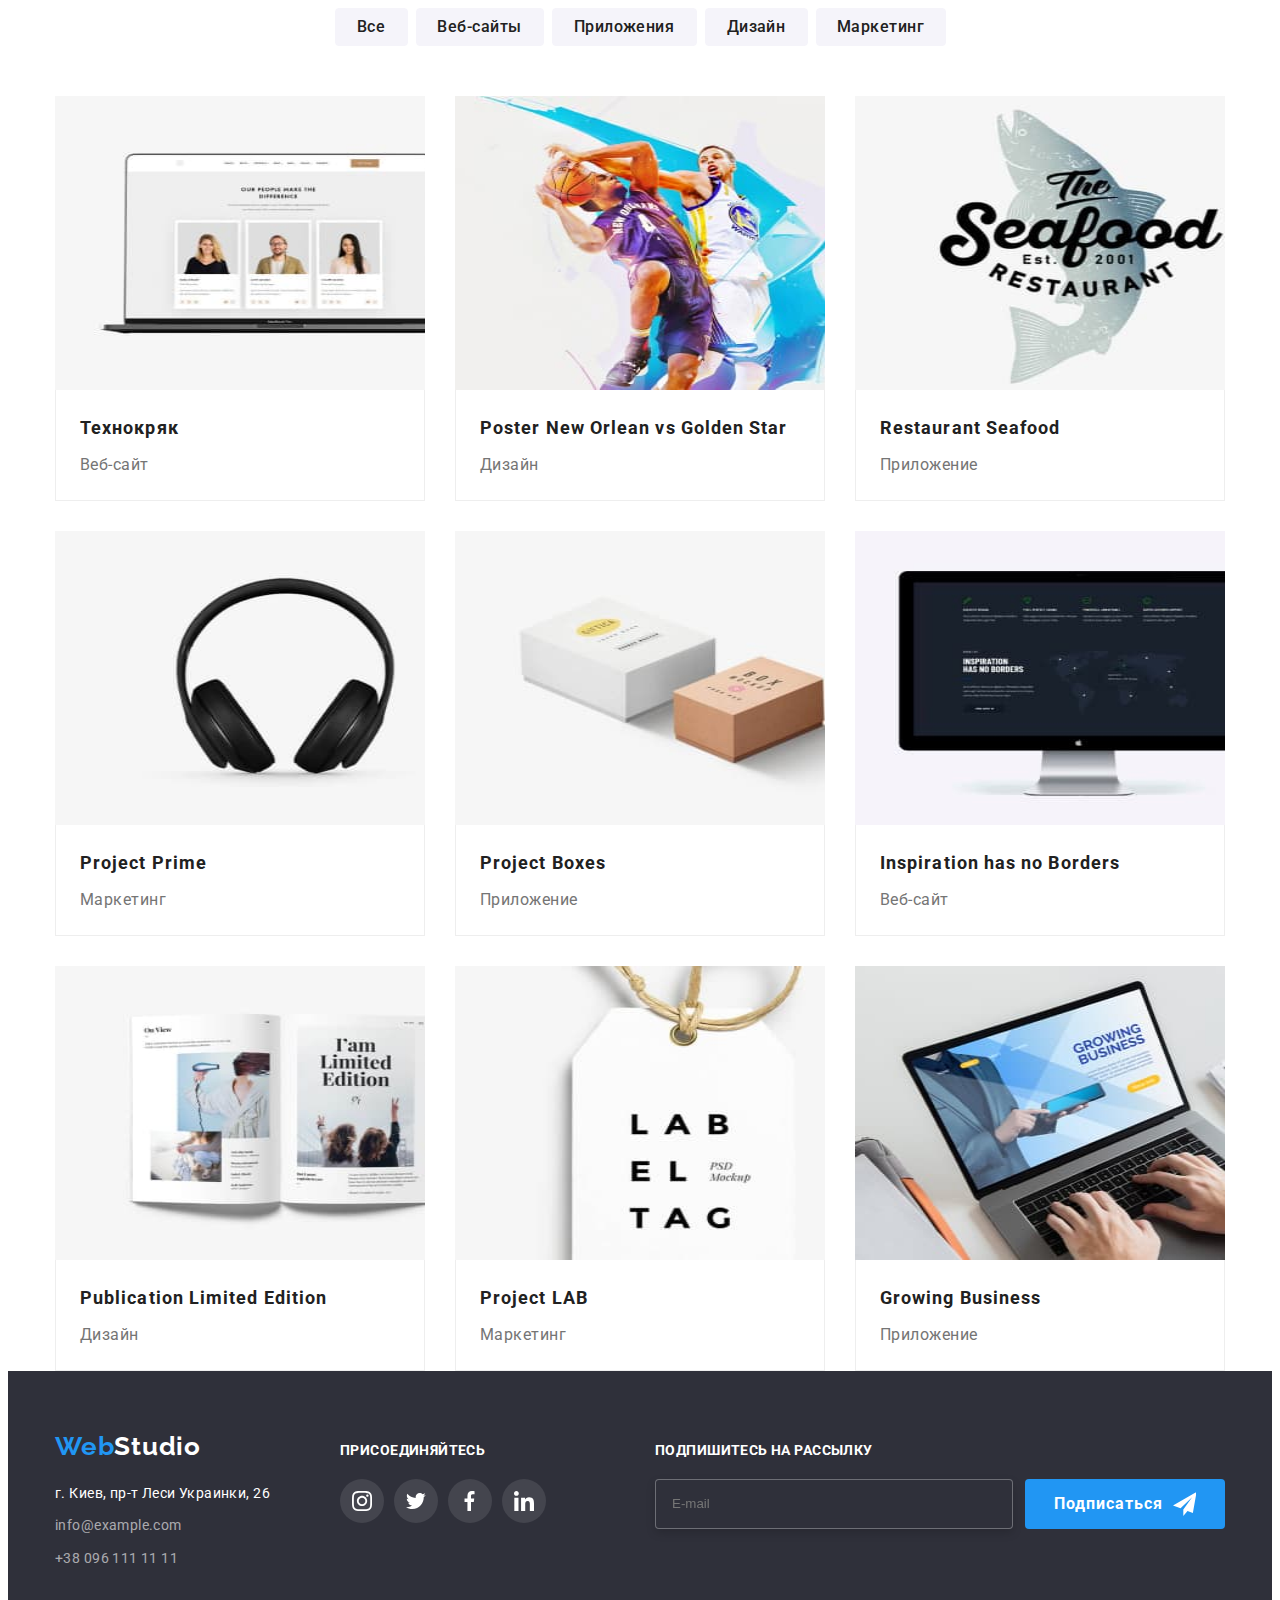
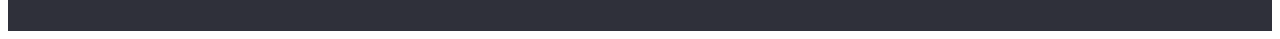
==== portfolio.html @ e783bdfd "add img" ====
<!DOCTYPE html>
<html lang="ru">
  <head>
    <meta charset="UTF-8" />
    <meta http-equiv="X-UA-Compatible" content="IE=edge" />
    <meta name="viewport" content="width=device-width, initial-scale=1.0" />
    <title>Document</title>
    <link
      href="https://fonts.googleapis.com/css2?family=Raleway:wght@700&family=Roboto:wght@400;500;700;900&display=swap"
      rel="stylesheet"
    />
    <link
      rel="stylesheet"
      href="https://cdnjs.cloudflare.com/ajax/libs/modern-normalize/1.1.0/modern-normalize.min.css"
      integrity="sha512-wpPYUAdjBVSE4KJnH1VR1HeZfpl1ub8YT/NKx4PuQ5NmX2tKuGu6U/JRp5y+Y8XG2tV+wKQpNHVUX03MfMFn9Q=="
      crossorigin="anonymous"
      referrerpolicy="no-referrer"
    />
    <!-- <link rel="stylesheet" href="./css/styles.css" /> -->
    <link rel="stylesheet" href="./css/main.min.css" />
  </head>
  <body>
    <!-- <header class="header">
      <div class="container">
        <nav class="nav">
          <a class="logo header__logo link" href="index.html" lang="en"
            >Web<span class="logo-accent-hdr">Studio</span></a
          >
          <ul class="nav__list list">
            <li class="nav__item">
              <a href="./index.html" class="nav__link link">Студия</a>
            </li>
            <li class="nav__item">
              <a href="./portfolio.html" class="nav__link link current"
                >Портфолио</a
              >
            </li>
            <li class="nav__item">
              <a href="#contacts" class="nav__link link">Контакты</a>
            </li>
          </ul>
        </nav>

        <ul class="contacts list">
          <li class="contacts__item">
            <a class="contacts__link link" href="mailto:info@devstudio.com">
              <svg class="contacts__icon" width="16" height="12">
                <use href="./images/symbol-defs.svg#icon-envelope"></use>
              </svg>
              info@devstudio.com
            </a>
          </li>
          <li class="contacts__item">
            <a class="contacts__link link" href="tel:+380961111111">
              <svg class="contacts__icon" width="10" height="16">
                <use href="./images/symbol-defs.svg#icon-tel"></use>
              </svg>
              +38 096 111 11 11
            </a>
          </li>
        </ul>
      </div>
    </header> -->

    <main>
      <section class="section">
        <div class="container">
          <h1 class="button-list">Список кнопок</h1>
          <ul class="list random">
            <li class="buttons__item">
              <button class="button-one pointer" type="button">
                <span class="button-txt">Все</span>
              </button>
            </li>
            <li class="buttons__item">
              <button class="button-two pointer" type="button">
                <span class="button-txt">Веб-сайты</span>
              </button>
            </li>
            <li class="buttons__item">
              <button class="button-three pointer" type="button">
                <span class="button-txt">Приложения</span>
              </button>
            </li>
            <li class="buttons__item">
              <button class="button-four pointer" type="button">
                <span class="button-txt">Дизайн</span>
              </button>
            </li>
            <li class="buttons__item">
              <button class="button-five pointer" type="button">
                <span class="button-txt">Маркетинг</span>
              </button>
            </li>
          </ul>

          <ul class="card__list list">
            <li class="card__item link">
              <a class="card link" href="">
                <div class="card__img">
                  <picture>
                    <source
                      media="(min-width: 1200px)"
                      srcset="
                        ./images/img8.jpg         1x,
                        ./images/img8-desk-x2.jpg 2x
                      "
                      type="image/jpg"
                    />
                    <source
                      media="(min-width: 768px)"
                      srcset="
                        ./images/img8-tabl-x1.jpg 1x,
                        ./images/img8-tabl-x2.jpg 2x
                      "
                      type="image/jpg"
                    />
                    <source
                      media="(max-width: 767px)"
                      srcset="
                        ./images/img8-mob-x1.jpg 1x,
                        ./images/img8-mob-x2.jpg 2x
                      "
                      type="image/jpg"
                    />
                    <img
                      src="./images/img8.jpg"
                      alt="фото технокряк"
                      width="450"
                      height="294"
                    />
                  </picture>

                  <div class="card__layer">
                    <p class="card__text">
                      Ресурс предлагает комплексные предложения с разным уровнем
                      функционала и сервисов. Все это позволит посетителю
                      получить исчерпывающие сведения о компании или частном
                      лице.
                    </p>
                  </div>
                </div>
                <div class="card__poster">
                  <h2 class="card__name">Технокряк</h2>
                  <p class="card__sphere">Веб-сайт</p>
                </div>
              </a>
            </li>
            <li class="card__item link">
              <a href="" class="card link">
                <div class="card__img">
                  <picture>
                    <source
                      media="(min-width: 1200px)"
                      srcset="
                        ./images/img9.jpg         1x,
                        ./images/img9-desk-x2.jpg 2x
                      "
                      type="image/jpg"
                    />
                    <source
                      media="(min-width: 768px)"
                      srcset="
                        ./images/img9-tabl-x1.jpg 1x,
                        ./images/img9-tabl-x2.jpg 2x
                      "
                      type="image/jpg"
                    />
                    <source
                      media="(max-width: 767px)"
                      srcset="
                        ./images/img9-mob-x1.jpg 1x,
                        ./images/img9-mob-x2.jpg 2x
                      "
                      type="image/jpg"
                    />
                    <img
                      src="./images/img9.jpg"
                      alt="фото постер басткетболисты"
                      width="450"
                      height="294"
                    />
                  </picture>

                  <div class="card__layer">
                    <p class="card__text">
                      Ресурс предлагает комплексные предложения с разным уровнем
                      функционала и сервисов. Все это позволит посетителю
                      получить исчерпывающие сведения о компании или частном
                      лице.
                    </p>
                  </div>
                </div>
                <div class="card__poster">
                  <h2 lang="en" class="card__name">
                    Poster New Orlean vs Golden Star
                  </h2>
                  <p class="card__sphere">Дизайн</p>
                </div>
              </a>
            </li>
            <li class="card__item link">
              <a href="" class="card link">
                <div class="card__img">
                  <picture>
                    <source
                      media="(min-width: 1200px)"
                      srcset="
                        ./images/img10.jpg         1x,
                        ./images/img10-desk-x2.jpg 2x
                      "
                      type="image/jpg"
                    />
                    <source
                      media="(min-width: 768px)"
                      srcset="
                        ./images/img10-tabl-x1.jpg 1x,
                        ./images/img10-tabl-x2.jpg 2x
                      "
                      type="image/jpg"
                    />
                    <source
                      media="(max-width: 767px)"
                      srcset="
                        ./images/img10-mob-x1.jpg 1x,
                        ./images/img10-mob-x2.jpg 2x
                      "
                      type="image/jpg"
                    />
                    <img
                      src="./images/img10.jpg"
                      alt="фото морской ресторан"
                      width="450"
                      height="294"
                    />
                  </picture>

                  <div class="card__layer">
                    <p class="card__text">
                      Ресурс предлагает комплексные предложения с разным уровнем
                      функционала и сервисов. Все это позволит посетителю
                      получить исчерпывающие сведения о компании или частном
                      лице.
                    </p>
                  </div>
                </div>
                <div class="card__poster">
                  <h2 lang="en" class="card__name">Restaurant Seafood</h2>
                  <p class="card__sphere">Приложение</p>
                </div>
              </a>
            </li>
            <li class="card__item link">
              <a href="" class="card link">
                <div class="card__img">
                  <picture>
                    <source
                      media="(min-width: 1200px)"
                      srcset="
                        ./images/img11.jpg         1x,
                        ./images/img11-desk-x2.jpg 2x
                      "
                      type="image/jpg"
                    />
                    <source
                      media="(min-width: 768px)"
                      srcset="
                        ./images/img11-tabl-x1.jpg 1x,
                        ./images/img11-tabl-x2.jpg 2x
                      "
                      type="image/jpg"
                    />
                    <source
                      media="(max-width: 767px)"
                      srcset="
                        ./images/img11-mob-x1.jpg 1x,
                        ./images/img11-mob-x2.jpg 2x
                      "
                      type="image/jpg"
                    />
                    <img
                      src="./images/img11.jpg"
                      alt="фото проект прайм"
                      width="450"
                      height="294"
                    />
                  </picture>

                  <div class="card__layer">
                    <p class="card__text">
                      Ресурс предлагает комплексные предложения с разным уровнем
                      функционала и сервисов. Все это позволит посетителю
                      получить исчерпывающие сведения о компании или частном
                      лице.
                    </p>
                  </div>
                </div>
                <div class="card__poster">
                  <h2 lang="en" class="card__name">Project Prime</h2>
                  <p class="card__sphere">Маркетинг</p>
                </div>
              </a>
            </li>
            <li class="card__item link">
              <a href="" class="card link">
                <div class="card__img">
                  <picture>
                    <source
                      media="(min-width: 1200px)"
                      srcset="
                        ./images/img12.jpg         1x,
                        ./images/img12-desk-x2.jpg 2x
                      "
                      type="image/jpg"
                    />
                    <source
                      media="(min-width: 768px)"
                      srcset="
                        ./images/img12-tabl-x1.jpg 1x,
                        ./images/img12-tabl-x2.jpg 2x
                      "
                      type="image/jpg"
                    />
                    <source
                      media="(max-width: 767px)"
                      srcset="
                        ./images/img12-mob-x1.jpg 1x,
                        ./images/img12-mob-x2.jpg 2x
                      "
                      type="image/jpg"
                    />
                    <img
                      src="./images/img12.jpg"
                      alt="фото проект коробки"
                      width="450"
                      height="294"
                    />
                  </picture>

                  <div class="card__layer">
                    <p class="card__text">
                      Ресурс предлагает комплексные предложения с разным уровнем
                      функционала и сервисов. Все это позволит посетителю
                      получить исчерпывающие сведения о компании или частном
                      лице.
                    </p>
                  </div>
                </div>
                <div class="card__poster">
                  <h2 lang="en" class="card__name">Project Boxes</h2>
                  <p class="card__sphere">Приложение</p>
                </div>
              </a>
            </li>
            <li class="card__item link">
              <a href="" class="card link">
                <div class="card__img">
                  <picture>
                    <source
                      media="(min-width: 1200px)"
                      srcset="
                        ./images/img13.jpg         1x,
                        ./images/img13-desk-x2.jpg 2x
                      "
                      type="image/jpg"
                    />
                    <source
                      media="(min-width: 768px)"
                      srcset="
                        ./images/img13-tabl-x1.jpg 1x,
                        ./images/img13-tabl-x2.jpg 2x
                      "
                      type="image/jpg"
                    />
                    <source
                      media="(max-width: 767px)"
                      srcset="
                        ./images/img13-mob-x1.jpg 1x,
                        ./images/img13-mob-x2.jpg 2x
                      "
                      type="image/jpg"
                    />
                    <img
                      src="./images/img13.jpg"
                      alt="фото монитор"
                      width="450"
                      height="294"
                    />
                  </picture>

                  <div class="card__layer">
                    <p class="card__text">
                      Ресурс предлагает комплексные предложения с разным уровнем
                      функционала и сервисов. Все это позволит посетителю
                      получить исчерпывающие сведения о компании или частном
                      лице.
                    </p>
                  </div>
                </div>
                <div class="card__poster">
                  <h2 lang="en" class="card__name">
                    Inspiration has no Borders
                  </h2>
                  <p class="card__sphere">Веб-сайт</p>
                </div>
              </a>
            </li>
            <li class="card__item link">
              <a href="" class="card link">
                <div class="card__img">
                  <picture>
                    <source
                      media="(min-width: 1200px)"
                      srcset="
                        ./images/img14.jpg         1x,
                        ./images/img14-desk-x2.jpg 2x
                      "
                      type="image/jpg"
                    />
                    <source
                      media="(min-width: 768px)"
                      srcset="
                        ./images/img14-tabl-x1.jpg 1x,
                        ./images/img14-tabl-x2.jpg 2x
                      "
                      type="image/jpg"
                    />
                    <source
                      media="(max-width: 767px)"
                      srcset="
                        ./images/img14-mob-x1.jpg 1x,
                        ./images/img14-mob-x2.jpg 2x
                      "
                      type="image/jpg"
                    />
                    <img
                      src="./images/img14.jpg"
                      alt="фото ограниченное издание"
                      width="450"
                      height="294"
                    />
                  </picture>

                  <div class="card__layer">
                    <p class="card__text">
                      Ресурс предлагает комплексные предложения с разным уровнем
                      функционала и сервисов. Все это позволит посетителю
                      получить исчерпывающие сведения о компании или частном
                      лице.
                    </p>
                  </div>
                </div>
                <div class="card__poster">
                  <h2 lang="en" class="card__name">
                    Publication Limited Edition
                  </h2>
                  <p class="card__sphere">Дизайн</p>
                </div>
              </a>
            </li>
            <li class="card__item link">
              <a href="" class="card link">
                <div class="card__img">
                  <picture>
                    <source
                      media="(min-width: 1200px)"
                      srcset="
                        ./images/img15.jpg         1x,
                        ./images/img15-desk-x2.jpg 2x
                      "
                      type="image/jpg"
                    />
                    <source
                      media="(min-width: 768px)"
                      srcset="
                        ./images/img15-tabl-x1.jpg 1x,
                        ./images/img15-tabl-x2.jpg 2x
                      "
                      type="image/jpg"
                    />
                    <source
                      media="(max-width: 767px)"
                      srcset="
                        ./images/img15-mob-x1.jpg 1x,
                        ./images/img15-mob-x2.jpg 2x
                      "
                      type="image/jpg"
                    />
                    <img
                      src="./images/img15.jpg"
                      alt="фото проект лаб"
                      width="450"
                      height="294"
                    />
                  </picture>

                  <div class="card__layer">
                    <p class="card__text">
                      Ресурс предлагает комплексные предложения с разным уровнем
                      функционала и сервисов. Все это позволит посетителю
                      получить исчерпывающие сведения о компании или частном
                      лице.
                    </p>
                  </div>
                </div>
                <div class="card__poster">
                  <h2 lang="en" class="card__name">Project LAB</h2>
                  <p class="card__sphere">Маркетинг</p>
                </div>
              </a>
            </li>
            <li class="card__item link">
              <a href="" class="card link">
                <div class="card__img">
                  <picture>
                    <source
                      media="(min-width: 1200px)"
                      srcset="
                        ./images/img16.jpg         1x,
                        ./images/img16-desk-x2.jpg 2x
                      "
                      type="image/jpg"
                    />
                    <source
                      media="(min-width: 768px)"
                      srcset="
                        ./images/img16-tabl-x1.jpg 1x,
                        ./images/img16-tabl-x2.jpg 2x
                      "
                      type="image/jpg"
                    />
                    <source
                      media="(max-width: 767px)"
                      srcset="
                        ./images/img16-mob-x1.jpg 1x,
                        ./images/img16-mob-x2.jpg 2x
                      "
                      type="image/jpg"
                    />
                    <img
                      src="./images/img16.jpg"
                      alt="фото ростущий бизнес"
                      width="450"
                      height="294"
                    />
                  </picture>

                  <div class="card__layer">
                    <p class="card__text">
                      Ресурс предлагает комплексные предложения с разным уровнем
                      функционала и сервисов. Все это позволит посетителю
                      получить исчерпывающие сведения о компании или частном
                      лице.
                    </p>
                  </div>
                </div>
                <div class="card__poster">
                  <h2 lang="en" class="card__name">Growing Business</h2>
                  <p class="card__sphere">Приложение</p>
                </div>
              </a>
            </li>
          </ul>
        </div>
      </section>
    </main>

    <footer class="footer">
      <div class="container">
        <section class="footer-main footer-item">
          <a class="logo footer-logo link" href="index.html" lang="en"
            >Web<span class="logo-accent">Studio</span></a
          >
          <address>
            <ul class="list">
              <li class="footer__info">
                <a
                  class="map-link link"
                  href="https://bit.ly/3pXMvUd"
                  target="_blank"
                  rel="noopener noreferrer"
                  >г. Киев, пр-т Леси Украинки, 26</a
                >
              </li>
              <li class="footer__info">
                <a
                  class="footer__contacts link"
                  href="mailto:info@devstudio.com"
                  >info@example.com</a
                >
              </li>
              <li>
                <a class="footer__contacts link" href="tel:+380961111111"
                  >+38 096 111 11 11</a
                >
              </li>
            </ul>
          </address>
        </section>
        <div class="footer-soc">
          <p class="footer-soc__title">ПРИСОЕДИНЯЙТЕСЬ</p>
          <ul class="footer-soc__list list">
            <li class="footer-soc__item">
              <a href="" class="footer-soc__link link">
                <svg class="footer-soc__icon" width="20" height="20">
                  <use href="./images/symbol-defs.svg#icon-instagram"></use>
                </svg>
              </a>
            </li>
            <li class="footer-soc__item">
              <a href="" class="footer-soc__link link">
                <svg class="footer-soc__icon" width="20" height="20">
                  <use href="./images/symbol-defs.svg#icon-twitter"></use>
                </svg>
              </a>
            </li>
            <li class="footer-soc__item">
              <a href="" class="footer-soc__link link">
                <svg class="footer-soc__icon" width="20" height="20">
                  <use href="./images/symbol-defs.svg#icon-facebook"></use>
                </svg>
              </a>
            </li>
            <li class="footer-soc__item">
              <a href="" class="footer-soc__link link">
                <svg class="footer-soc__icon" width="20" height="20">
                  <use href="./images/symbol-defs.svg#icon-linkedin"></use>
                </svg>
              </a>
            </li>
          </ul>
        </div>
        <div class="foter-form">
          <p class="foter-form__title">ПОДПИШИТЕСЬ НА РАССЫЛКУ</p>
          <form class="foter-form__input">
            <input
              type="email"
              class="foter-form__email"
              placeholder="E-mail"
            />
            <button type="submit" class="foter-form__btn">Подписаться</button>
          </form>
        </div>
      </div>
    </footer>
  </body>
</html>
---- css/main.min.css ----
:root{--h-color: #212121;--p-color: #757575;--accent-color: #2196f3;--button-background-color: #f5f4fa;--button-color: #212121;--button-hoover-portfolio-color: #f5f4fa;--white-accent: #ffffff;--another-black: #2f303a;--main-bgc: #e5e5e5}p,h1,h2,h3,h4,h5,h6{margin:0}ul,ol{margin:0;padding-left:0}*,*::before,*::after{box-sizing:border-box}body{background-color:var(--white-accent);color:var(--h-color);font-family:"Roboto",sans-serif;font-size:14px;letter-spacing:.03em}.pointer{cursor:pointer}img{display:block}.list{list-style:none}.link{text-decoration:none}.container{width:100%;margin:0 auto;padding-left:15px;padding-right:15px}@media screen and (min-width: 480px){.container{width:480px}}@media screen and (min-width: 768px){.container{width:768px}}@media screen and (min-width: 1200px){.container{width:1200px}}.header{border-bottom:1px solid #ececec}.header .container{background-color:var(--white-accent);display:flex;align-items:center}.nav{display:flex;align-items:center}.logo{font-family:"Raleway",sans-serif;font-style:normal;font-weight:700;font-size:26px;line-height:1.19;letter-spacing:.03em;color:var(--accent-color)}.header__logo{margin-right:93px}.nav__list{display:flex;align-items:center;justify-content:space-between}.logo-accent-hdr{color:var(--h-color)}.nav__link{position:relative;color:var(--h-color);font-weight:500;line-height:1.14;letter-spacing:.02em;padding:32px 0;display:block;transition:color 250ms cubic-bezier(0.4, 0, 0.2, 1)}.nav__link:hover,.nav__link:focus{color:var(--accent-color)}.current{color:var(--accent-color)}.current::after{content:"";position:absolute;display:block;width:100%;height:4px;border-radius:2px;bottom:-2px;background-color:var(--accent-color)}.contacts{display:flex;align-items:center;margin-left:auto}.contacts__link{font-weight:500;font-size:14px;line-height:1.14;letter-spacing:.02em;color:var(--p-color);display:flex;align-items:center;justify-content:center;padding:32px 0;color:var(--p-color);transition:color 250ms cubic-bezier(0.4, 0, 0.2, 1)}.contacts__link:hover,.contacts__link:focus{color:var(--accent-color)}.contacts__icon{margin-right:10px;fill:currentColor}.contacts__link:hover .contacts__icon,.contacts__link:focus .contacts__icon{color:var(--accent-color)}.nav__item:not(:last-child){margin-right:50px}.contacts__item:not(:last-child){margin-right:50px}.hero{background-color:var(--another-black);background-image:linear-gradient(to right, rgba(47, 48, 58, 0.4), rgba(47, 48, 58, 0.4)),url(../images/hero-bg-mob-x1.jpg);max-width:480px;height:400px;background-repeat:no-repeat;background-position:center;background-size:cover;padding:118px 0px 118px 0px;margin-left:auto;margin-right:auto}@media screen and (min-device-pixel-ratio: 2),screen and (min-resolution: 192dpi),screen and (min-resolution: 2dppx){.hero{background-image:linear-gradient(to right, rgba(47, 48, 58, 0.4), rgba(47, 48, 58, 0.4)),url(../images/hero-bg-mob-x2.jpg)}}@media screen and (min-width: 768px){.hero{max-width:768px;background-image:linear-gradient(to right, rgba(47, 48, 58, 0.4), rgba(47, 48, 58, 0.4)),url("../images/hero-bg-tabl-x1.jpg")}}@media screen and (min-width: 768px)and (min-device-pixel-ratio: 2),screen and (min-width: 768px)and (min-resolution: 192dpi),screen and (min-width: 768px)and (min-resolution: 2dppx){.hero{background-image:linear-gradient(to right, rgba(47, 48, 58, 0.4), rgba(47, 48, 58, 0.4)),url("../images/hero-bg-tabl-x2.jpg")}}@media screen and (min-width: 1200px){.hero{max-width:1600px;height:600px;padding:200px 0px 200px 0px;background-image:linear-gradient(to right, rgba(47, 48, 58, 0.4), rgba(47, 48, 58, 0.4)),url("../images/hero-bg-desk-x1.jpg")}}@media screen and (min-width: 1200px)and (min-device-pixel-ratio: 2),screen and (min-width: 1200px)and (min-resolution: 192dpi),screen and (min-width: 1200px)and (min-resolution: 2dppx){.hero{background-image:linear-gradient(to right, rgba(47, 48, 58, 0.4), rgba(47, 48, 58, 0.4)),url("../images/hero-bg-desk-x2.jpg")}}.hero__text{padding:0;margin-bottom:30px;margin-left:auto;margin-right:auto;max-width:250px;font-weight:900;font-size:18px;line-height:1.62;letter-spacing:.06em;text-transform:uppercase;text-align:center;color:var(--white-accent)}@media screen and (min-width: 480px){.hero__text{font-size:26px;max-width:360px}}@media screen and (min-width: 1200px){.hero__text{font-size:44px;max-width:360px;line-height:1.36;max-width:696px;margin-left:auto;margin-right:auto}}.hero__button{font-family:inherit;min-width:200px;height:50px;color:var(--white-accent);background:var(--accent-color);box-shadow:0px 4px 4px rgba(0,0,0,.15);border-radius:4px;margin:0 auto;border:none;display:block}.hero-button-text{font-family:inherit;font-weight:700;font-size:16px;line-height:1.87;text-align:center;letter-spacing:.06em;color:var(--white-accent)}.competences__list{display:flex;flex-wrap:wrap;gap:30px}@media screen and (min-width: 768px){.competences__item{width:calc((100% - 30px)/2)}}@media screen and (min-width: 1200px){.competences__item{width:calc((100% - 90px)/4)}}.frame{display:flex;height:120px;align-items:center;justify-content:center;flex-direction:column;margin-bottom:30px;border-radius:4px;background-color:var(--button-background-color)}.competences__icon{width:67px;height:70px}.top-text{font-weight:700;font-size:14px;line-height:1.14;letter-spacing:.03em;text-transform:uppercase;color:var(--h-color);margin-bottom:10px}@media screen and (max-width: 767px){.top-text{text-align:center}}.bottom-text{font-size:14px;line-height:1.71;letter-spacing:.03em;color:var(--p-color)}.zero{padding-top:0;display:none}@media screen and (min-width: 1200px){.zero{display:block}}.work__img{display:flex;width:calc((100% - 60px)/3)}.work__item{position:relative}.work__item:not(:last-child){margin-right:30px}.work__item>.label{position:absolute;top:224px;bottom:0;right:0;left:0;display:flex;align-items:center;justify-content:center;background:rgba(47,48,58,.8);font-family:inherit;font-style:normal;font-weight:700;font-size:14px;line-height:1.14;text-align:center;letter-spacing:.03em;text-transform:uppercase;color:#fff}.work__title{font-weight:700;font-size:36px;line-height:1.16;text-align:center;letter-spacing:.03em;color:var(--h-color);margin-bottom:50px;padding-top:0}.bg{background-color:var(--button-background-color);text-align:center}.crew__list{display:flex;flex-wrap:wrap;gap:30px}.crew__item{background-color:var(--white-accent);border-radius:0px 0px 4px 4px;box-shadow:0px 1px 3px rgba(0,0,0,.12),0px 1px 1px rgba(0,0,0,.14),0px 2px 1px rgba(0,0,0,.2)}@media screen and (min-width: 768px){.crew__item{width:calc((100% - 30px)/2)}}@media screen and (min-width: 1200px){.crew__item{width:calc((100% - 90px)/4)}}.crew__title{font-weight:700;font-size:36px;line-height:1.16;text-align:center;letter-spacing:.03em;color:var(--h-color);margin-bottom:30px}@media screen and (min-width: 1200px){.crew__title{margin-bottom:50px}}.crew__atributes{padding:30px 32px;text-align:center}.crew__names{font-weight:500;font-size:16px;line-height:1.18;letter-spacing:.03em;color:var(--h-color);margin-bottom:10px}.crew__profession{font-size:16px;line-height:1.18;letter-spacing:.03em;color:var(--p-color);margin-bottom:16px}.crew__soc-item{width:44px;height:44px;margin-right:10px}.crew__soc-item:last-child{margin-right:0}.crew__soc-list{display:flex;justify-content:center}.crew__soc-link{width:100%;height:100%;border-radius:50%;display:flex;align-items:center;justify-content:center;transition:background-color 250ms cubic-bezier(0.4, 0, 0.2, 1)}.crew__soc-link:hover,.crew__soc-link:focus{background-color:var(--accent-color)}.crew__soc-icon{fill:#afb1b8;transition:fill 250ms cubic-bezier(0.4, 0, 0.2, 1)}.crew__soc-link:hover .crew__soc-icon,.crew__soc-link:focus .crew__soc-icon{fill:var(--white-accent)}.partners .container{width:1170px;height:184px}.partners__title{font-weight:700;font-size:36px;line-height:1.16;text-align:center;letter-spacing:.03em;color:var(--h-color);margin-bottom:50px}.partners__list{display:flex;flex-wrap:wrap;gap:30px;align-items:center;justify-content:center}.partners__item{width:100%;height:92px;justify-content:center;border:1px solid #afb1b8;border-radius:4px;fill:#afb1b8;transition:border-color 250ms cubic-bezier(0.4, 0, 0.2, 1)}@media screen and (max-width: 767px){.partners__item{width:calc((100% - 30px)/2)}}@media screen and (min-width: 768px){.partners__item{width:calc((100% - 60px)/3)}}@media screen and (min-width: 1200px){.partners__item{width:calc((100% - 150px)/6)}}.partners__item:hover,.partners__item:focus{border-color:var(--accent-color)}.partners__item:last-child{margin-right:0}.partners__link{display:flex;width:100%;height:92px;border-radius:4px;cursor:pointer;fill:#afb1b8;align-items:center;justify-content:center;transition:border-color 250ms cubic-bezier(0.4, 0, 0.2, 1),fill 250ms cubic-bezier(0.4, 0, 0.2, 1),border 250ms cubic-bezier(0.4, 0, 0.2, 1)}.partners__link:hover,.partners__link:focus{border-color:var(--accent-color);border:1px solid --accent-color;fill:var(--accent-color)}.footer{background-color:var(--another-black);padding-top:60px;padding-bottom:60px}.footer .container{display:flex;align-items:baseline}.footer-item:not(:last-child){margin-right:70px}.logo{font-family:"Raleway",sans-serif;font-weight:700;font-size:26px;line-height:1.19;letter-spacing:.03em;color:var(--accent-color);display:inline-block}.footer-logo{margin-bottom:20px}.logo-accent{color:var(--white-accent)}.footer__info{margin-bottom:9px}.map-link{font-style:normal;font-size:14px;line-height:1.7;letter-spacing:.03em;color:var(--white-accent);display:inline-block;transition:color 250ms cubic-bezier(0.4, 0, 0.2, 1)}.map-link:hover,.map-link:focus{color:var(--accent-color)}.footer__contacts{font-style:normal;font-size:14px;line-height:1.7;letter-spacing:.03em;color:rgba(255,255,255,.6);transition:color 250ms cubic-bezier(0.4, 0, 0.2, 1)}.footer__contacts:hover,.footer__contacts:focus{color:var(--accent-color)}.footer-soc{width:206px}.footer-soc__title{font-family:inherit;font-style:normal;font-weight:700;font-size:14px;line-height:1.14;letter-spacing:.03em;color:var(--white-accent);margin-bottom:20px}.footer-soc__item{width:44px;height:44px}.footer-soc__item:last-child{margin-right:0}.footer-soc__list{display:flex;padding:0;margin-top:0;list-style:none;justify-content:space-between;align-items:center}.footer-soc__link{width:44px;height:44px;display:inline-flex;border-radius:50%;fill:#fff;background-color:rgba(255,255,255,.1);transition:fill 250ms cubic-bezier(0.4, 0, 0.2, 1),background-color 250ms cubic-bezier(0.4, 0, 0.2, 1)}.footer-soc__link:hover,.footer-soc__link:focus{background-color:var(--accent-color);fill:#fff}.footer-soc__icon{margin:12px 0px 0px 12px;align-items:center}.foter-form{margin-left:auto}.foter-form__title{font-family:inherit;font-style:normal;font-weight:700;font-size:14px;line-height:1.14;letter-spacing:.03em;color:var(--white-accent);margin-bottom:20px}.foter-form__input{display:flex}.foter-form__email{width:358px;height:50px;border:1px solid rgba(255,255,255,.3);filter:drop-shadow(0px 4px 4px rgba(0, 0, 0, 0.15));border-radius:4px;background-color:var(--another-black);color:rgba(255,255,255,.6);padding:15px 0px 15px 16px;margin-right:12px}.foter-form__btn{display:inline-flex;align-items:center;text-align:center;width:200px;height:50px;background-color:var(--accent-color);border:none;margin:0;border-radius:4px;font-family:inherit;font-style:normal;font-weight:700;font-size:16px;line-height:1.87;letter-spacing:.06em;color:var(--white-accent);padding:8px 29px;cursor:pointer;transition:box-shadow 250ms cubic-bezier(0.4, 0, 0.2, 1)}.foter-form__btn:hover,.foter-form__btn:focus{box-shadow:0px 4px 4px rgba(0,0,0,.15)}.foter-form__btn::after{content:"";display:inline-block;height:24px;width:24px;margin-left:10px;background-image:url(../images/icon-instagram1.svg)}.button-list{display:none}.button-txt{font-family:inherit;font-weight:500;font-size:16px;line-height:1.62;text-align:center;letter-spacing:.03em}.random{display:flex;flex-wrap:wrap;margin-bottom:40px;grid-gap:8px;grid-row-gap:15px}@media screen and (min-width: 768px){.random{margin-bottom:30px;justify-content:center}}@media screen and (min-width: 1200px){.random{margin-bottom:50px}}.button-one{font-family:inherit;min-width:73px;height:38px;color:var(--button-color);background:var(--button-background-color);border:1px solid var(--button-background-color);border-radius:4px;transition:color 250ms cubic-bezier(0.4, 0, 0.2, 1),background-color 250ms cubic-bezier(0.4, 0, 0.2, 1),box-shadow 250ms cubic-bezier(0.4, 0, 0.2, 1)}.button-one:hover,.button-one:focus{color:var(--button-hoover-portfolio-color);background-color:var(--accent-color);box-shadow:0px 3px 1px rgba(0,0,0,.1),0px 1px 2px rgba(0,0,0,.08),0px 2px 2px rgba(0,0,0,.12)}.button-two{font-family:inherit;min-width:128px;height:38px;color:var(--button-color);background:var(--button-background-color);border:1px solid var(--button-background-color);border-radius:4px;transition:color 250ms cubic-bezier(0.4, 0, 0.2, 1),background-color 250ms cubic-bezier(0.4, 0, 0.2, 1),box-shadow 250ms cubic-bezier(0.4, 0, 0.2, 1)}.button-two:hover,.button-two:focus{color:var(--button-hoover-portfolio-color);background-color:var(--accent-color);box-shadow:0px 3px 1px rgba(0,0,0,.1),0px 1px 2px rgba(0,0,0,.08),0px 2px 2px rgba(0,0,0,.12)}.button-three{font-family:inherit;min-width:145px;height:38px;color:var(--button-color);background:var(--button-background-color);border:1px solid var(--button-background-color);border-radius:4px;transition:color 250ms cubic-bezier(0.4, 0, 0.2, 1),background-color 250ms cubic-bezier(0.4, 0, 0.2, 1),box-shadow 250ms cubic-bezier(0.4, 0, 0.2, 1)}.button-three:hover,.button-three:focus{color:var(--button-hoover-portfolio-color);background-color:var(--accent-color);box-shadow:0px 3px 1px rgba(0,0,0,.1),0px 1px 2px rgba(0,0,0,.08),0px 2px 2px rgba(0,0,0,.12)}.button-four{font-family:inherit;min-width:103px;height:38px;color:var(--button-color);background:var(--button-background-color);border:1px solid var(--button-background-color);border-radius:4px;transition:color 250ms cubic-bezier(0.4, 0, 0.2, 1),background-color 250ms cubic-bezier(0.4, 0, 0.2, 1),box-shadow 250ms cubic-bezier(0.4, 0, 0.2, 1)}.button-four:hover,.button-four:focus{color:var(--button-hoover-portfolio-color);background-color:var(--accent-color);box-shadow:0px 3px 1px rgba(0,0,0,.1),0px 1px 2px rgba(0,0,0,.08),0px 2px 2px rgba(0,0,0,.12)}.button-five{font-family:inherit;min-width:130px;height:38px;color:var(--button-color);background:var(--button-background-color);border:1px solid var(--button-background-color);border-radius:4px;transition:color 250ms cubic-bezier(0.4, 0, 0.2, 1),background-color 250ms cubic-bezier(0.4, 0, 0.2, 1),box-shadow 250ms cubic-bezier(0.4, 0, 0.2, 1)}.button-five:hover,.button-five:focus{color:var(--button-hoover-portfolio-color);background-color:var(--accent-color);box-shadow:0px 3px 1px rgba(0,0,0,.1),0px 1px 2px rgba(0,0,0,.08),0px 2px 2px rgba(0,0,0,.12)}.projects .container{background-color:var(--white-accent)}.card__list{display:flex;flex-wrap:wrap;gap:30px}@media screen and (min-width: 768px){.card__item{width:calc((100% - 30px)/2)}}@media screen and (min-width: 1200px){.card__item{width:calc((100% - 60px)/3)}}.card__poster{padding-top:20px;padding-bottom:20px;padding-left:24px;padding-right:24px;border-left:1px solid #eee;border-right:1px solid #eee;border-bottom:1px solid #eee}.card{display:block;transition:box-shadow 250ms cubic-bezier(0.4, 0, 0.2, 1)}.card:hover,.card:focus{box-shadow:0px 1px 1px rgba(0,0,0,.12),0px 4px 4px rgba(0,0,0,.06),1px 4px 6px rgba(0,0,0,.16);cursor:pointer}.card__img{position:relative;overflow:hidden}.card__layer{position:absolute;width:100%;height:100%;top:0;left:0;background-color:rgba(33,150,243,.9);transform:translateY(101%);transition:transform 250ms cubic-bezier(0.4, 0, 0.2, 1)}.card__item:hover .card__layer{transform:translateY(0)}.card__text{padding:63px 24px;font-size:18px;line-height:1.55;color:var(--white-accent)}.card__name{font-weight:700;font-size:18px;line-height:2;letter-spacing:.06em;color:var(--h-color);margin-bottom:4px}.card__sphere{font-size:16px;line-height:1.87;letter-spacing:.03em;color:var(--p-color)}.backdrop{position:fixed;top:0;left:0;width:100%;height:100%;background-color:rgba(0,0,0,.2);opacity:1;transition:opacity 250ms cubic-bezier(0.4, 0, 0.2, 1);z-index:2}.backdrop.is-hidden{opacity:0;pointer-events:none}.modal{position:absolute;top:50%;left:50%;transform:translate(-50%, -50%);min-width:528px;min-height:581px;background-color:var(--white-accent);box-shadow:0px 1px 3px rgba(0,0,0,.12),0px 1px 1px rgba(0,0,0,.14),0px 2px 1px rgba(0,0,0,.2);border-radius:4px;padding:40px;margin-left:auto;margin-right:auto;transition:transform 250ms cubic-bezier(0.4, 0, 0.2, 1);z-index:1}.backdrop.is-hidden .modal{transform:translate(-50%, -50%)}.modal-button{position:absolute;display:flex;align-items:center;justify-content:center;right:8px;top:8px;display:block;border:1px solid rgba(0,0,0,.1);background-color:var(--white-accent);border-radius:50%;cursor:pointer;width:30px;height:30px}.modal-title{text-align:center;font-family:inherit;font-style:normal;font-weight:700;font-size:20px;line-height:1.15;letter-spacing:.03em;margin-bottom:12px;color:var(--h-color)}.modal-item{display:flex;flex-direction:column;position:relative;margin-bottom:10px}.modal-input{width:100%;max-height:40px;margin:0;border:1px solid rgba(33,33,33,.2);border-radius:4px;padding:11px 42px;font-size:12px;line-height:1.17;transition:border-color 250ms cubic-bezier(0.4, 0, 0.2, 1)}.modal-input:hover,.modal-input:focus{border-color:var(--accent-color)}.modal-label{font-size:12px;color:var(--p-color);margin-bottom:4px;display:block}.input-wrap{position:relative;margin-bottom:10px}.modal-icon{position:absolute;width:18px;height:18px;left:15px;top:50%;transform:translateY(-50%);fill:currentColor;transition:fill 250ms cubic-bezier(0.4, 0, 0.2, 1)}.modal-input:hover+.modal-icon,.modal-input:focus+.modal-icon{fill:var(--accent-color)}.modal-text{width:100%;height:120px;margin:0;margin-bottom:20px;border:1px solid rgba(33,33,33,.2);border-radius:4px;padding:12px 16px;font-size:12px;line-height:1.17;resize:none;transition:border-color 250ms cubic-bezier(0.4, 0, 0.2, 1)}.modal-text:hover,.modal-text:focus{border-color:var(--accent-color)}.checkbox-text{color:var(--p-color);font-size:14px;line-height:1.71;letter-spacing:.03em;margin-left:14px;cursor:pointer}.checkbox-link{color:var(--accent-color)}.input-check{position:absolute;width:1px;height:1px;margin:-1px;padding:0;overflow:hidden;border:0}.icon-check{display:inline-block;width:16px;height:15px;border:2px solid #212121;border-radius:2px;margin-right:7px;vertical-align:middle}.input-check:checked+.icon-check{background-image:url(../images/frame-tag.svg);background-position:center;background-repeat:no-repeat;background-color:var(--accent-color);background-origin:border-box;border-color:var(--accent-color)}.main-modal-btn{display:flex;align-items:center;justify-content:center;width:200px;height:50px;background:var(--accent-color);color:var(--white-accent);border-radius:4px;border:none;transition:box-shadow 250ms cubic-bezier(0.4, 0, 0.2, 1);cursor:pointer;letter-spacing:.06em;font-size:16px;line-height:1.88;margin:30px auto 0px auto;box-shadow:none}.main-modal-btn:hover,.main-modal-btn:focus{box-shadow:0px 4px 4px rgba(0,0,0,.15)}/*# sourceMappingURL=main.min.css.map */
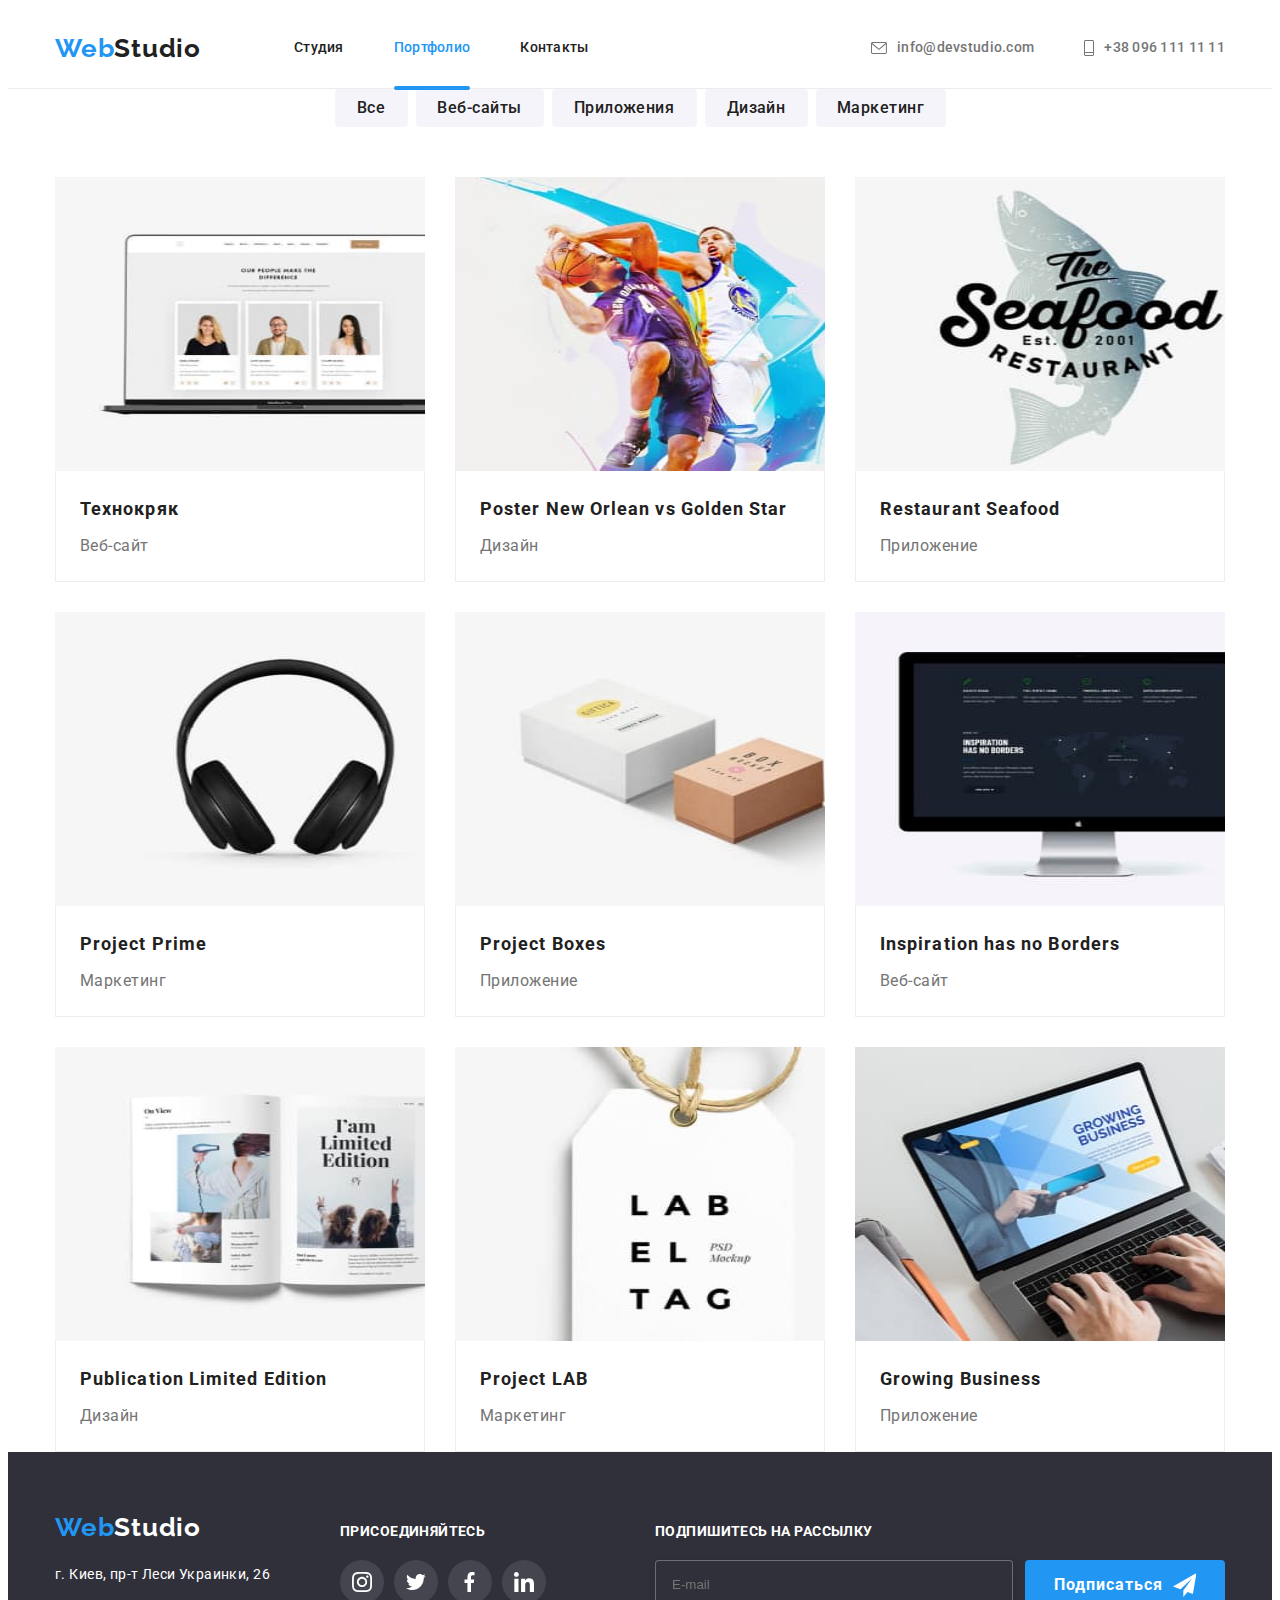
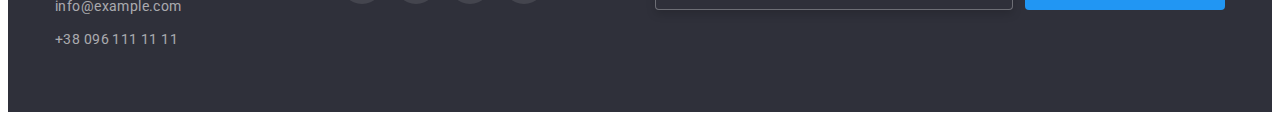
==== commit 23a79472: "add header mob menu" ====
--- a/portfolio.html
+++ b/portfolio.html
@@ -20,30 +20,35 @@
     <link rel="stylesheet" href="./css/main.min.css" />
   </head>
   <body>
-    <!-- <header class="header">
+    <header class="header">
       <div class="container">
         <nav class="nav">
           <a class="logo header__logo link" href="index.html" lang="en"
             >Web<span class="logo-accent-hdr">Studio</span></a
           >
-          <ul class="nav__list list">
-            <li class="nav__item">
-              <a href="./index.html" class="nav__link link">Студия</a>
-            </li>
-            <li class="nav__item">
-              <a href="./portfolio.html" class="nav__link link current"
-                >Портфолио</a
-              >
-            </li>
-            <li class="nav__item">
-              <a href="#contacts" class="nav__link link">Контакты</a>
-            </li>
-          </ul>
+          <div class="menu-hidden">
+            <ul class="nav__list list">
+              <li class="nav__item">
+                <a href="./index.html" class="nav__link link">Студия</a>
+              </li>
+              <li class="nav__item">
+                <a href="./portfolio.html" class="nav__link link current"
+                  >Портфолио</a
+                >
+              </li>
+              <li class="nav__item">
+                <a href="#contacts" class="nav__link link">Контакты</a>
+              </li>
+            </ul>
+          </div>
         </nav>
 
-        <ul class="contacts list">
+        <ul class="contacts list menu-hidden">
           <li class="contacts__item">
-            <a class="contacts__link link" href="mailto:info@devstudio.com">
+            <a
+              class="contacts__link-mail link"
+              href="mailto:info@devstudio.com"
+            >
               <svg class="contacts__icon" width="16" height="12">
                 <use href="./images/symbol-defs.svg#icon-envelope"></use>
               </svg>
@@ -51,7 +56,7 @@
             </a>
           </li>
           <li class="contacts__item">
-            <a class="contacts__link link" href="tel:+380961111111">
+            <a class="contacts__link-phone link" href="tel:+380961111111">
               <svg class="contacts__icon" width="10" height="16">
                 <use href="./images/symbol-defs.svg#icon-tel"></use>
               </svg>
@@ -59,8 +64,61 @@
             </a>
           </li>
         </ul>
+        <button type="button" class="menu-open-btn" data-menu-open>
+          <svg class="mob-menu-icon" width="40" height="40">
+            <use href="./images/symbol-defs.svg#icon-menu-mob-btn"></use>
+          </svg>
+        </button>
       </div>
-    </header> -->
+      <div class="mob-menu is-hidden" data-menu>
+        <div>
+          <button type="button" class="menu-close" data-menu-close>
+            <svg class="mob-close-icon" width="40" height="40">
+              <use href="./images/symbol-defs.svg#icon-mob-close"></use>
+            </svg>
+          </button>
+          <ul class="mob-menu__list list">
+            <li class="mob-menu__item">
+              <a href="./index.html" class="mob-menu__link link">Студия</a>
+            </li>
+            <li class="mob-menu__item">
+              <a
+                href="./portfolio.html"
+                class="mob-menu__link link mob-menu__link--current"
+                >Портфолио</a
+              >
+            </li>
+            <li class="mob-menu__item">
+              <a href="#contacts" class="mob-menu__link link">Контакты</a>
+            </li>
+          </ul>
+        </div>
+        <div class="mob-menu-contacts">
+          <a class="mob-menu-contacts__tel link" href="tel:+380961111111">
+            +38 096 111 11 11
+          </a>
+          <a
+            class="mob-menu-contacts__mail link"
+            href="mailto:info@devstudio.com"
+            >info@devstudio.com</a
+          >
+          <ul class="mob-menu-social list">
+            <li class="mob-menu-social__item">
+              <a class="link" href="">Instagram</a>
+            </li>
+            <li class="mob-menu-social__item">
+              <a class="link" href="">Twitter</a>
+            </li>
+            <li class="mob-menu-social__item">
+              <a class="link" href="">Facebook</a>
+            </li>
+            <li class="mob-menu-social__item">
+              <a class="link" href="">LinkedIn</a>
+            </li>
+          </ul>
+        </div>
+      </div>
+    </header>
 
     <main>
       <section class="section">
@@ -643,5 +701,6 @@
         </div>
       </div>
     </footer>
+    <script defer src="./js/mobile-menu.js"></script>
   </body>
 </html>
--- a/css/main.min.css
+++ b/css/main.min.css
@@ -1 +1 @@
-:root{--h-color: #212121;--p-color: #757575;--accent-color: #2196f3;--button-background-color: #f5f4fa;--button-color: #212121;--button-hoover-portfolio-color: #f5f4fa;--white-accent: #ffffff;--another-black: #2f303a;--main-bgc: #e5e5e5}p,h1,h2,h3,h4,h5,h6{margin:0}ul,ol{margin:0;padding-left:0}*,*::before,*::after{box-sizing:border-box}body{background-color:var(--white-accent);color:var(--h-color);font-family:"Roboto",sans-serif;font-size:14px;letter-spacing:.03em}.pointer{cursor:pointer}img{display:block}.list{list-style:none}.link{text-decoration:none}.container{width:100%;margin:0 auto;padding-left:15px;padding-right:15px}@media screen and (min-width: 480px){.container{width:480px}}@media screen and (min-width: 768px){.container{width:768px}}@media screen and (min-width: 1200px){.container{width:1200px}}.header{border-bottom:1px solid #ececec}.header .container{background-color:var(--white-accent);display:flex;align-items:center}.nav{display:flex;align-items:center}.logo{font-family:"Raleway",sans-serif;font-style:normal;font-weight:700;font-size:26px;line-height:1.19;letter-spacing:.03em;color:var(--accent-color)}.header__logo{margin-right:93px}.nav__list{display:flex;align-items:center;justify-content:space-between}.logo-accent-hdr{color:var(--h-color)}.nav__link{position:relative;color:var(--h-color);font-weight:500;line-height:1.14;letter-spacing:.02em;padding:32px 0;display:block;transition:color 250ms cubic-bezier(0.4, 0, 0.2, 1)}.nav__link:hover,.nav__link:focus{color:var(--accent-color)}.current{color:var(--accent-color)}.current::after{content:"";position:absolute;display:block;width:100%;height:4px;border-radius:2px;bottom:-2px;background-color:var(--accent-color)}.contacts{display:flex;align-items:center;margin-left:auto}.contacts__link{font-weight:500;font-size:14px;line-height:1.14;letter-spacing:.02em;color:var(--p-color);display:flex;align-items:center;justify-content:center;padding:32px 0;color:var(--p-color);transition:color 250ms cubic-bezier(0.4, 0, 0.2, 1)}.contacts__link:hover,.contacts__link:focus{color:var(--accent-color)}.contacts__icon{margin-right:10px;fill:currentColor}.contacts__link:hover .contacts__icon,.contacts__link:focus .contacts__icon{color:var(--accent-color)}.nav__item:not(:last-child){margin-right:50px}.contacts__item:not(:last-child){margin-right:50px}.hero{background-color:var(--another-black);background-image:linear-gradient(to right, rgba(47, 48, 58, 0.4), rgba(47, 48, 58, 0.4)),url(../images/hero-bg-mob-x1.jpg);max-width:480px;height:400px;background-repeat:no-repeat;background-position:center;background-size:cover;padding:118px 0px 118px 0px;margin-left:auto;margin-right:auto}@media screen and (min-device-pixel-ratio: 2),screen and (min-resolution: 192dpi),screen and (min-resolution: 2dppx){.hero{background-image:linear-gradient(to right, rgba(47, 48, 58, 0.4), rgba(47, 48, 58, 0.4)),url(../images/hero-bg-mob-x2.jpg)}}@media screen and (min-width: 768px){.hero{max-width:768px;background-image:linear-gradient(to right, rgba(47, 48, 58, 0.4), rgba(47, 48, 58, 0.4)),url("../images/hero-bg-tabl-x1.jpg")}}@media screen and (min-width: 768px)and (min-device-pixel-ratio: 2),screen and (min-width: 768px)and (min-resolution: 192dpi),screen and (min-width: 768px)and (min-resolution: 2dppx){.hero{background-image:linear-gradient(to right, rgba(47, 48, 58, 0.4), rgba(47, 48, 58, 0.4)),url("../images/hero-bg-tabl-x2.jpg")}}@media screen and (min-width: 1200px){.hero{max-width:1600px;height:600px;padding:200px 0px 200px 0px;background-image:linear-gradient(to right, rgba(47, 48, 58, 0.4), rgba(47, 48, 58, 0.4)),url("../images/hero-bg-desk-x1.jpg")}}@media screen and (min-width: 1200px)and (min-device-pixel-ratio: 2),screen and (min-width: 1200px)and (min-resolution: 192dpi),screen and (min-width: 1200px)and (min-resolution: 2dppx){.hero{background-image:linear-gradient(to right, rgba(47, 48, 58, 0.4), rgba(47, 48, 58, 0.4)),url("../images/hero-bg-desk-x2.jpg")}}.hero__text{padding:0;margin-bottom:30px;margin-left:auto;margin-right:auto;max-width:250px;font-weight:900;font-size:18px;line-height:1.62;letter-spacing:.06em;text-transform:uppercase;text-align:center;color:var(--white-accent)}@media screen and (min-width: 480px){.hero__text{font-size:26px;max-width:360px}}@media screen and (min-width: 1200px){.hero__text{font-size:44px;max-width:360px;line-height:1.36;max-width:696px;margin-left:auto;margin-right:auto}}.hero__button{font-family:inherit;min-width:200px;height:50px;color:var(--white-accent);background:var(--accent-color);box-shadow:0px 4px 4px rgba(0,0,0,.15);border-radius:4px;margin:0 auto;border:none;display:block}.hero-button-text{font-family:inherit;font-weight:700;font-size:16px;line-height:1.87;text-align:center;letter-spacing:.06em;color:var(--white-accent)}.competences__list{display:flex;flex-wrap:wrap;gap:30px}@media screen and (min-width: 768px){.competences__item{width:calc((100% - 30px)/2)}}@media screen and (min-width: 1200px){.competences__item{width:calc((100% - 90px)/4)}}.frame{display:flex;height:120px;align-items:center;justify-content:center;flex-direction:column;margin-bottom:30px;border-radius:4px;background-color:var(--button-background-color)}.competences__icon{width:67px;height:70px}.top-text{font-weight:700;font-size:14px;line-height:1.14;letter-spacing:.03em;text-transform:uppercase;color:var(--h-color);margin-bottom:10px}@media screen and (max-width: 767px){.top-text{text-align:center}}.bottom-text{font-size:14px;line-height:1.71;letter-spacing:.03em;color:var(--p-color)}.zero{padding-top:0;display:none}@media screen and (min-width: 1200px){.zero{display:block}}.work__img{display:flex;width:calc((100% - 60px)/3)}.work__item{position:relative}.work__item:not(:last-child){margin-right:30px}.work__item>.label{position:absolute;top:224px;bottom:0;right:0;left:0;display:flex;align-items:center;justify-content:center;background:rgba(47,48,58,.8);font-family:inherit;font-style:normal;font-weight:700;font-size:14px;line-height:1.14;text-align:center;letter-spacing:.03em;text-transform:uppercase;color:#fff}.work__title{font-weight:700;font-size:36px;line-height:1.16;text-align:center;letter-spacing:.03em;color:var(--h-color);margin-bottom:50px;padding-top:0}.bg{background-color:var(--button-background-color);text-align:center}.crew__list{display:flex;flex-wrap:wrap;gap:30px}.crew__item{background-color:var(--white-accent);border-radius:0px 0px 4px 4px;box-shadow:0px 1px 3px rgba(0,0,0,.12),0px 1px 1px rgba(0,0,0,.14),0px 2px 1px rgba(0,0,0,.2)}@media screen and (min-width: 768px){.crew__item{width:calc((100% - 30px)/2)}}@media screen and (min-width: 1200px){.crew__item{width:calc((100% - 90px)/4)}}.crew__title{font-weight:700;font-size:36px;line-height:1.16;text-align:center;letter-spacing:.03em;color:var(--h-color);margin-bottom:30px}@media screen and (min-width: 1200px){.crew__title{margin-bottom:50px}}.crew__atributes{padding:30px 32px;text-align:center}.crew__names{font-weight:500;font-size:16px;line-height:1.18;letter-spacing:.03em;color:var(--h-color);margin-bottom:10px}.crew__profession{font-size:16px;line-height:1.18;letter-spacing:.03em;color:var(--p-color);margin-bottom:16px}.crew__soc-item{width:44px;height:44px;margin-right:10px}.crew__soc-item:last-child{margin-right:0}.crew__soc-list{display:flex;justify-content:center}.crew__soc-link{width:100%;height:100%;border-radius:50%;display:flex;align-items:center;justify-content:center;transition:background-color 250ms cubic-bezier(0.4, 0, 0.2, 1)}.crew__soc-link:hover,.crew__soc-link:focus{background-color:var(--accent-color)}.crew__soc-icon{fill:#afb1b8;transition:fill 250ms cubic-bezier(0.4, 0, 0.2, 1)}.crew__soc-link:hover .crew__soc-icon,.crew__soc-link:focus .crew__soc-icon{fill:var(--white-accent)}.partners .container{width:1170px;height:184px}.partners__title{font-weight:700;font-size:36px;line-height:1.16;text-align:center;letter-spacing:.03em;color:var(--h-color);margin-bottom:50px}.partners__list{display:flex;flex-wrap:wrap;gap:30px;align-items:center;justify-content:center}.partners__item{width:100%;height:92px;justify-content:center;border:1px solid #afb1b8;border-radius:4px;fill:#afb1b8;transition:border-color 250ms cubic-bezier(0.4, 0, 0.2, 1)}@media screen and (max-width: 767px){.partners__item{width:calc((100% - 30px)/2)}}@media screen and (min-width: 768px){.partners__item{width:calc((100% - 60px)/3)}}@media screen and (min-width: 1200px){.partners__item{width:calc((100% - 150px)/6)}}.partners__item:hover,.partners__item:focus{border-color:var(--accent-color)}.partners__item:last-child{margin-right:0}.partners__link{display:flex;width:100%;height:92px;border-radius:4px;cursor:pointer;fill:#afb1b8;align-items:center;justify-content:center;transition:border-color 250ms cubic-bezier(0.4, 0, 0.2, 1),fill 250ms cubic-bezier(0.4, 0, 0.2, 1),border 250ms cubic-bezier(0.4, 0, 0.2, 1)}.partners__link:hover,.partners__link:focus{border-color:var(--accent-color);border:1px solid --accent-color;fill:var(--accent-color)}.footer{background-color:var(--another-black);padding-top:60px;padding-bottom:60px}.footer .container{display:flex;align-items:baseline}.footer-item:not(:last-child){margin-right:70px}.logo{font-family:"Raleway",sans-serif;font-weight:700;font-size:26px;line-height:1.19;letter-spacing:.03em;color:var(--accent-color);display:inline-block}.footer-logo{margin-bottom:20px}.logo-accent{color:var(--white-accent)}.footer__info{margin-bottom:9px}.map-link{font-style:normal;font-size:14px;line-height:1.7;letter-spacing:.03em;color:var(--white-accent);display:inline-block;transition:color 250ms cubic-bezier(0.4, 0, 0.2, 1)}.map-link:hover,.map-link:focus{color:var(--accent-color)}.footer__contacts{font-style:normal;font-size:14px;line-height:1.7;letter-spacing:.03em;color:rgba(255,255,255,.6);transition:color 250ms cubic-bezier(0.4, 0, 0.2, 1)}.footer__contacts:hover,.footer__contacts:focus{color:var(--accent-color)}.footer-soc{width:206px}.footer-soc__title{font-family:inherit;font-style:normal;font-weight:700;font-size:14px;line-height:1.14;letter-spacing:.03em;color:var(--white-accent);margin-bottom:20px}.footer-soc__item{width:44px;height:44px}.footer-soc__item:last-child{margin-right:0}.footer-soc__list{display:flex;padding:0;margin-top:0;list-style:none;justify-content:space-between;align-items:center}.footer-soc__link{width:44px;height:44px;display:inline-flex;border-radius:50%;fill:#fff;background-color:rgba(255,255,255,.1);transition:fill 250ms cubic-bezier(0.4, 0, 0.2, 1),background-color 250ms cubic-bezier(0.4, 0, 0.2, 1)}.footer-soc__link:hover,.footer-soc__link:focus{background-color:var(--accent-color);fill:#fff}.footer-soc__icon{margin:12px 0px 0px 12px;align-items:center}.foter-form{margin-left:auto}.foter-form__title{font-family:inherit;font-style:normal;font-weight:700;font-size:14px;line-height:1.14;letter-spacing:.03em;color:var(--white-accent);margin-bottom:20px}.foter-form__input{display:flex}.foter-form__email{width:358px;height:50px;border:1px solid rgba(255,255,255,.3);filter:drop-shadow(0px 4px 4px rgba(0, 0, 0, 0.15));border-radius:4px;background-color:var(--another-black);color:rgba(255,255,255,.6);padding:15px 0px 15px 16px;margin-right:12px}.foter-form__btn{display:inline-flex;align-items:center;text-align:center;width:200px;height:50px;background-color:var(--accent-color);border:none;margin:0;border-radius:4px;font-family:inherit;font-style:normal;font-weight:700;font-size:16px;line-height:1.87;letter-spacing:.06em;color:var(--white-accent);padding:8px 29px;cursor:pointer;transition:box-shadow 250ms cubic-bezier(0.4, 0, 0.2, 1)}.foter-form__btn:hover,.foter-form__btn:focus{box-shadow:0px 4px 4px rgba(0,0,0,.15)}.foter-form__btn::after{content:"";display:inline-block;height:24px;width:24px;margin-left:10px;background-image:url(../images/icon-instagram1.svg)}.button-list{display:none}.button-txt{font-family:inherit;font-weight:500;font-size:16px;line-height:1.62;text-align:center;letter-spacing:.03em}.random{display:flex;flex-wrap:wrap;margin-bottom:40px;grid-gap:8px;grid-row-gap:15px}@media screen and (min-width: 768px){.random{margin-bottom:30px;justify-content:center}}@media screen and (min-width: 1200px){.random{margin-bottom:50px}}.button-one{font-family:inherit;min-width:73px;height:38px;color:var(--button-color);background:var(--button-background-color);border:1px solid var(--button-background-color);border-radius:4px;transition:color 250ms cubic-bezier(0.4, 0, 0.2, 1),background-color 250ms cubic-bezier(0.4, 0, 0.2, 1),box-shadow 250ms cubic-bezier(0.4, 0, 0.2, 1)}.button-one:hover,.button-one:focus{color:var(--button-hoover-portfolio-color);background-color:var(--accent-color);box-shadow:0px 3px 1px rgba(0,0,0,.1),0px 1px 2px rgba(0,0,0,.08),0px 2px 2px rgba(0,0,0,.12)}.button-two{font-family:inherit;min-width:128px;height:38px;color:var(--button-color);background:var(--button-background-color);border:1px solid var(--button-background-color);border-radius:4px;transition:color 250ms cubic-bezier(0.4, 0, 0.2, 1),background-color 250ms cubic-bezier(0.4, 0, 0.2, 1),box-shadow 250ms cubic-bezier(0.4, 0, 0.2, 1)}.button-two:hover,.button-two:focus{color:var(--button-hoover-portfolio-color);background-color:var(--accent-color);box-shadow:0px 3px 1px rgba(0,0,0,.1),0px 1px 2px rgba(0,0,0,.08),0px 2px 2px rgba(0,0,0,.12)}.button-three{font-family:inherit;min-width:145px;height:38px;color:var(--button-color);background:var(--button-background-color);border:1px solid var(--button-background-color);border-radius:4px;transition:color 250ms cubic-bezier(0.4, 0, 0.2, 1),background-color 250ms cubic-bezier(0.4, 0, 0.2, 1),box-shadow 250ms cubic-bezier(0.4, 0, 0.2, 1)}.button-three:hover,.button-three:focus{color:var(--button-hoover-portfolio-color);background-color:var(--accent-color);box-shadow:0px 3px 1px rgba(0,0,0,.1),0px 1px 2px rgba(0,0,0,.08),0px 2px 2px rgba(0,0,0,.12)}.button-four{font-family:inherit;min-width:103px;height:38px;color:var(--button-color);background:var(--button-background-color);border:1px solid var(--button-background-color);border-radius:4px;transition:color 250ms cubic-bezier(0.4, 0, 0.2, 1),background-color 250ms cubic-bezier(0.4, 0, 0.2, 1),box-shadow 250ms cubic-bezier(0.4, 0, 0.2, 1)}.button-four:hover,.button-four:focus{color:var(--button-hoover-portfolio-color);background-color:var(--accent-color);box-shadow:0px 3px 1px rgba(0,0,0,.1),0px 1px 2px rgba(0,0,0,.08),0px 2px 2px rgba(0,0,0,.12)}.button-five{font-family:inherit;min-width:130px;height:38px;color:var(--button-color);background:var(--button-background-color);border:1px solid var(--button-background-color);border-radius:4px;transition:color 250ms cubic-bezier(0.4, 0, 0.2, 1),background-color 250ms cubic-bezier(0.4, 0, 0.2, 1),box-shadow 250ms cubic-bezier(0.4, 0, 0.2, 1)}.button-five:hover,.button-five:focus{color:var(--button-hoover-portfolio-color);background-color:var(--accent-color);box-shadow:0px 3px 1px rgba(0,0,0,.1),0px 1px 2px rgba(0,0,0,.08),0px 2px 2px rgba(0,0,0,.12)}.projects .container{background-color:var(--white-accent)}.card__list{display:flex;flex-wrap:wrap;gap:30px}@media screen and (min-width: 768px){.card__item{width:calc((100% - 30px)/2)}}@media screen and (min-width: 1200px){.card__item{width:calc((100% - 60px)/3)}}.card__poster{padding-top:20px;padding-bottom:20px;padding-left:24px;padding-right:24px;border-left:1px solid #eee;border-right:1px solid #eee;border-bottom:1px solid #eee}.card{display:block;transition:box-shadow 250ms cubic-bezier(0.4, 0, 0.2, 1)}.card:hover,.card:focus{box-shadow:0px 1px 1px rgba(0,0,0,.12),0px 4px 4px rgba(0,0,0,.06),1px 4px 6px rgba(0,0,0,.16);cursor:pointer}.card__img{position:relative;overflow:hidden}.card__layer{position:absolute;width:100%;height:100%;top:0;left:0;background-color:rgba(33,150,243,.9);transform:translateY(101%);transition:transform 250ms cubic-bezier(0.4, 0, 0.2, 1)}.card__item:hover .card__layer{transform:translateY(0)}.card__text{padding:63px 24px;font-size:18px;line-height:1.55;color:var(--white-accent)}.card__name{font-weight:700;font-size:18px;line-height:2;letter-spacing:.06em;color:var(--h-color);margin-bottom:4px}.card__sphere{font-size:16px;line-height:1.87;letter-spacing:.03em;color:var(--p-color)}.backdrop{position:fixed;top:0;left:0;width:100%;height:100%;background-color:rgba(0,0,0,.2);opacity:1;transition:opacity 250ms cubic-bezier(0.4, 0, 0.2, 1);z-index:2}.backdrop.is-hidden{opacity:0;pointer-events:none}.modal{position:absolute;top:50%;left:50%;transform:translate(-50%, -50%);min-width:528px;min-height:581px;background-color:var(--white-accent);box-shadow:0px 1px 3px rgba(0,0,0,.12),0px 1px 1px rgba(0,0,0,.14),0px 2px 1px rgba(0,0,0,.2);border-radius:4px;padding:40px;margin-left:auto;margin-right:auto;transition:transform 250ms cubic-bezier(0.4, 0, 0.2, 1);z-index:1}.backdrop.is-hidden .modal{transform:translate(-50%, -50%)}.modal-button{position:absolute;display:flex;align-items:center;justify-content:center;right:8px;top:8px;display:block;border:1px solid rgba(0,0,0,.1);background-color:var(--white-accent);border-radius:50%;cursor:pointer;width:30px;height:30px}.modal-title{text-align:center;font-family:inherit;font-style:normal;font-weight:700;font-size:20px;line-height:1.15;letter-spacing:.03em;margin-bottom:12px;color:var(--h-color)}.modal-item{display:flex;flex-direction:column;position:relative;margin-bottom:10px}.modal-input{width:100%;max-height:40px;margin:0;border:1px solid rgba(33,33,33,.2);border-radius:4px;padding:11px 42px;font-size:12px;line-height:1.17;transition:border-color 250ms cubic-bezier(0.4, 0, 0.2, 1)}.modal-input:hover,.modal-input:focus{border-color:var(--accent-color)}.modal-label{font-size:12px;color:var(--p-color);margin-bottom:4px;display:block}.input-wrap{position:relative;margin-bottom:10px}.modal-icon{position:absolute;width:18px;height:18px;left:15px;top:50%;transform:translateY(-50%);fill:currentColor;transition:fill 250ms cubic-bezier(0.4, 0, 0.2, 1)}.modal-input:hover+.modal-icon,.modal-input:focus+.modal-icon{fill:var(--accent-color)}.modal-text{width:100%;height:120px;margin:0;margin-bottom:20px;border:1px solid rgba(33,33,33,.2);border-radius:4px;padding:12px 16px;font-size:12px;line-height:1.17;resize:none;transition:border-color 250ms cubic-bezier(0.4, 0, 0.2, 1)}.modal-text:hover,.modal-text:focus{border-color:var(--accent-color)}.checkbox-text{color:var(--p-color);font-size:14px;line-height:1.71;letter-spacing:.03em;margin-left:14px;cursor:pointer}.checkbox-link{color:var(--accent-color)}.input-check{position:absolute;width:1px;height:1px;margin:-1px;padding:0;overflow:hidden;border:0}.icon-check{display:inline-block;width:16px;height:15px;border:2px solid #212121;border-radius:2px;margin-right:7px;vertical-align:middle}.input-check:checked+.icon-check{background-image:url(../images/frame-tag.svg);background-position:center;background-repeat:no-repeat;background-color:var(--accent-color);background-origin:border-box;border-color:var(--accent-color)}.main-modal-btn{display:flex;align-items:center;justify-content:center;width:200px;height:50px;background:var(--accent-color);color:var(--white-accent);border-radius:4px;border:none;transition:box-shadow 250ms cubic-bezier(0.4, 0, 0.2, 1);cursor:pointer;letter-spacing:.06em;font-size:16px;line-height:1.88;margin:30px auto 0px auto;box-shadow:none}.main-modal-btn:hover,.main-modal-btn:focus{box-shadow:0px 4px 4px rgba(0,0,0,.15)}/*# sourceMappingURL=main.min.css.map */+:root{--h-color: #212121;--p-color: #757575;--accent-color: #2196f3;--button-background-color: #f5f4fa;--button-color: #212121;--button-hoover-portfolio-color: #f5f4fa;--white-accent: #ffffff;--another-black: #2f303a;--main-bgc: #e5e5e5}p,h1,h2,h3,h4,h5,h6{margin:0}ul,ol{margin:0;padding-left:0}*,*::before,*::after{box-sizing:border-box}body{background-color:var(--white-accent);color:var(--h-color);font-family:"Roboto",sans-serif;font-size:14px;letter-spacing:.03em}.pointer{cursor:pointer}img{display:block}.list{list-style:none}.link{text-decoration:none}.container{width:100%;margin:0 auto;padding-left:15px;padding-right:15px}@media screen and (min-width: 480px){.container{width:480px}}@media screen and (min-width: 768px){.container{width:768px}}@media screen and (min-width: 1200px){.container{width:1200px}}.header{border-bottom:1px solid #ececec}.header .container{background-color:var(--white-accent);display:flex;align-items:center}.nav{display:flex;align-items:center}.logo{font-family:"Raleway",sans-serif;font-style:normal;font-weight:700;font-size:26px;line-height:1.19;letter-spacing:.03em;color:var(--accent-color)}.header__logo{margin-right:93px}.nav__list{display:flex;align-items:center;justify-content:space-between}.logo-accent-hdr{color:var(--h-color)}.nav__link{position:relative;color:var(--h-color);font-weight:500;line-height:1.14;letter-spacing:.02em;padding:32px 0;display:block;transition:color 250ms cubic-bezier(0.4, 0, 0.2, 1)}.nav__link:hover,.nav__link:focus{color:var(--accent-color)}.current{color:var(--accent-color)}.current::after{content:"";position:absolute;display:block;width:100%;height:4px;border-radius:2px;bottom:-2px;background-color:var(--accent-color)}.contacts{margin-left:auto}@media screen and (min-width: 1200px){.contacts{display:flex;gap:50px}}.contacts__link-mail,.contacts__link-phone{display:flex;align-items:center;font-weight:500;font-size:14px;line-height:1.14;letter-spacing:.02em;color:var(--p-color);transition:color 250ms cubic-bezier(0.4, 0, 0.2, 1)}.contacts__link-mail:hover,.contacts__link-mail:focus,.contacts__link-phone:hover,.contacts__link-phone:focus{color:var(--accent-color)}@media screen and (min-width: 1200px){.contacts__link-mail,.contacts__link-phone{padding:32px 0px}}@media screen and (max-width: 1200px){.contacts__link-mail{margin-bottom:10px}}.contacts__icon{margin-right:10px;fill:currentColor}.contacts__link:hover .contacts__icon,.contacts__link:focus .contacts__icon{color:var(--accent-color)}.nav__item{display:flex;align-items:center;fill:#757575}.nav__item:not(:last-child){margin-right:50px}@media screen and (max-width: 768px){.menu-hidden{display:none}}.mob-menu{width:100vw;height:100vh;position:fixed;background-color:#fff;top:0;padding:15px 10px 48px 40px;display:flex;flex-direction:column;justify-content:space-between;z-index:1}.menu-open-btn{display:flex;align-items:center;justify-content:center;width:40px;height:40px;background-color:rgba(0,0,0,0);color:#212121;border:none;margin-left:auto;cursor:pointer;transition:fill 250ms cubic-bezier(0.4, 0, 0.2, 1)}.menu-open-btn:hover,.menu-open-btn:focus{fill:var(--accent-color)}@media screen and (min-width: 768px){.menu-open-btn{display:none}}.menu-close{display:flex;align-items:center;justify-content:center;background-color:rgba(0,0,0,0);color:#212121;border:none;margin-left:auto;cursor:pointer;transition:fill 250ms cubic-bezier(0.4, 0, 0.2, 1)}.menu-close:hover,.menu-close:focus{fill:var(--accent-color)}.mob-menu__item:not(:last-child){margin-bottom:32px}.mob-menu__link{font-family:inherit;font-weight:500;font-size:40px;line-height:1.18;letter-spacing:.02em;color:#212121;transition:color 250ms cubic-bezier(0.4, 0, 0.2, 1)}.mob-menu__link:focus,.mob-menu__link:hover{color:var(--accent-color)}.mob-menu__link--current{color:var(--accent-color)}.mob-menu-contacts__tel{display:block;margin-bottom:32px;font-family:inherit;font-style:normal;font-weight:500;font-size:34px;line-height:1.18;letter-spacing:.02em;color:#2196f3}.mob-menu-contacts__mail{display:block;font-family:inherit;font-style:normal;font-weight:500;font-size:24px;line-height:1.17;letter-spacing:.02em;color:#757575;margin-bottom:64px}.mob-menu-social{display:flex;flex-direction:row;column-gap:20px}.mob-menu-social__item{position:relative;font-weight:500;font-size:18px;line-height:1.22;letter-spacing:.02em;color:#2196f3}.mob-menu-social__item:not(:first-child)::before{content:"";display:block;position:absolute;top:0;left:-10px;width:1px;height:22px;background-color:rgba(33,33,33,.2)}.mob-menu-social__item .link{color:currentColor}.mob-menu.is-hidden{opacity:0;visibility:hidden;pointer-events:none}.hero{background-color:var(--another-black);background-image:linear-gradient(to right, rgba(47, 48, 58, 0.4), rgba(47, 48, 58, 0.4)),url(../images/hero-bg-mob-x1.jpg);max-width:480px;height:400px;background-repeat:no-repeat;background-position:center;background-size:cover;padding:118px 0px 118px 0px;margin-left:auto;margin-right:auto}@media screen and (min-device-pixel-ratio: 2),screen and (min-resolution: 192dpi),screen and (min-resolution: 2dppx){.hero{background-image:linear-gradient(to right, rgba(47, 48, 58, 0.4), rgba(47, 48, 58, 0.4)),url(../images/hero-bg-mob-x2.jpg)}}@media screen and (min-width: 768px){.hero{max-width:768px;background-image:linear-gradient(to right, rgba(47, 48, 58, 0.4), rgba(47, 48, 58, 0.4)),url("../images/hero-bg-tabl-x1.jpg")}}@media screen and (min-width: 768px)and (min-device-pixel-ratio: 2),screen and (min-width: 768px)and (min-resolution: 192dpi),screen and (min-width: 768px)and (min-resolution: 2dppx){.hero{background-image:linear-gradient(to right, rgba(47, 48, 58, 0.4), rgba(47, 48, 58, 0.4)),url("../images/hero-bg-tabl-x2.jpg")}}@media screen and (min-width: 1200px){.hero{max-width:1600px;height:600px;padding:200px 0px 200px 0px;background-image:linear-gradient(to right, rgba(47, 48, 58, 0.4), rgba(47, 48, 58, 0.4)),url("../images/hero-bg-desk-x1.jpg")}}@media screen and (min-width: 1200px)and (min-device-pixel-ratio: 2),screen and (min-width: 1200px)and (min-resolution: 192dpi),screen and (min-width: 1200px)and (min-resolution: 2dppx){.hero{background-image:linear-gradient(to right, rgba(47, 48, 58, 0.4), rgba(47, 48, 58, 0.4)),url("../images/hero-bg-desk-x2.jpg")}}.hero__text{padding:0;margin-bottom:30px;margin-left:auto;margin-right:auto;max-width:250px;font-weight:900;font-size:18px;line-height:1.62;letter-spacing:.06em;text-transform:uppercase;text-align:center;color:var(--white-accent)}@media screen and (min-width: 480px){.hero__text{font-size:26px;max-width:360px}}@media screen and (min-width: 1200px){.hero__text{font-size:44px;max-width:360px;line-height:1.36;max-width:696px;margin-left:auto;margin-right:auto}}.hero__button{font-family:inherit;min-width:200px;height:50px;color:var(--white-accent);background:var(--accent-color);box-shadow:0px 4px 4px rgba(0,0,0,.15);border-radius:4px;margin:0 auto;border:none;display:block}.hero-button-text{font-family:inherit;font-weight:700;font-size:16px;line-height:1.87;text-align:center;letter-spacing:.06em;color:var(--white-accent)}.competences__list{display:flex;flex-wrap:wrap;gap:30px}@media screen and (min-width: 768px){.competences__item{width:calc((100% - 30px)/2)}}@media screen and (min-width: 1200px){.competences__item{width:calc((100% - 90px)/4)}}.frame{display:flex;height:120px;align-items:center;justify-content:center;flex-direction:column;margin-bottom:30px;border-radius:4px;background-color:var(--button-background-color)}.competences__icon{width:67px;height:70px}.top-text{font-weight:700;font-size:14px;line-height:1.14;letter-spacing:.03em;text-transform:uppercase;color:var(--h-color);margin-bottom:10px}@media screen and (max-width: 767px){.top-text{text-align:center}}.bottom-text{font-size:14px;line-height:1.71;letter-spacing:.03em;color:var(--p-color)}.zero{padding-top:0;display:none}@media screen and (min-width: 1200px){.zero{display:block}}.work__img{display:flex;width:calc((100% - 60px)/3)}.work__item{position:relative}.work__item:not(:last-child){margin-right:30px}.work__item>.label{position:absolute;top:224px;bottom:0;right:0;left:0;display:flex;align-items:center;justify-content:center;background:rgba(47,48,58,.8);font-family:inherit;font-style:normal;font-weight:700;font-size:14px;line-height:1.14;text-align:center;letter-spacing:.03em;text-transform:uppercase;color:#fff}.work__title{font-weight:700;font-size:36px;line-height:1.16;text-align:center;letter-spacing:.03em;color:var(--h-color);margin-bottom:50px;padding-top:0}.bg{background-color:var(--button-background-color);text-align:center}.crew__list{display:flex;flex-wrap:wrap;gap:30px}.crew__item{background-color:var(--white-accent);border-radius:0px 0px 4px 4px;box-shadow:0px 1px 3px rgba(0,0,0,.12),0px 1px 1px rgba(0,0,0,.14),0px 2px 1px rgba(0,0,0,.2)}@media screen and (min-width: 768px){.crew__item{width:calc((100% - 30px)/2)}}@media screen and (min-width: 1200px){.crew__item{width:calc((100% - 90px)/4)}}.crew__title{font-weight:700;font-size:36px;line-height:1.16;text-align:center;letter-spacing:.03em;color:var(--h-color);margin-bottom:30px}@media screen and (min-width: 1200px){.crew__title{margin-bottom:50px}}.crew__atributes{padding:30px 32px;text-align:center}.crew__names{font-weight:500;font-size:16px;line-height:1.18;letter-spacing:.03em;color:var(--h-color);margin-bottom:10px}.crew__profession{font-size:16px;line-height:1.18;letter-spacing:.03em;color:var(--p-color);margin-bottom:16px}.crew__soc-item{width:44px;height:44px;margin-right:10px}.crew__soc-item:last-child{margin-right:0}.crew__soc-list{display:flex;justify-content:center}.crew__soc-link{width:100%;height:100%;border-radius:50%;display:flex;align-items:center;justify-content:center;transition:background-color 250ms cubic-bezier(0.4, 0, 0.2, 1)}.crew__soc-link:hover,.crew__soc-link:focus{background-color:var(--accent-color)}.crew__soc-icon{fill:#afb1b8;transition:fill 250ms cubic-bezier(0.4, 0, 0.2, 1)}.crew__soc-link:hover .crew__soc-icon,.crew__soc-link:focus .crew__soc-icon{fill:var(--white-accent)}.partners .container{width:1170px;height:184px}.partners__title{font-weight:700;font-size:36px;line-height:1.16;text-align:center;letter-spacing:.03em;color:var(--h-color);margin-bottom:50px}.partners__list{display:flex;flex-wrap:wrap;gap:30px;align-items:center;justify-content:center}.partners__item{width:100%;height:92px;justify-content:center;border:1px solid #afb1b8;border-radius:4px;fill:#afb1b8;transition:border-color 250ms cubic-bezier(0.4, 0, 0.2, 1)}@media screen and (max-width: 767px){.partners__item{width:calc((100% - 30px)/2)}}@media screen and (min-width: 768px){.partners__item{width:calc((100% - 60px)/3)}}@media screen and (min-width: 1200px){.partners__item{width:calc((100% - 150px)/6)}}.partners__item:hover,.partners__item:focus{border-color:var(--accent-color)}.partners__item:last-child{margin-right:0}.partners__link{display:flex;width:100%;height:92px;border-radius:4px;cursor:pointer;fill:#afb1b8;align-items:center;justify-content:center;transition:border-color 250ms cubic-bezier(0.4, 0, 0.2, 1),fill 250ms cubic-bezier(0.4, 0, 0.2, 1),border 250ms cubic-bezier(0.4, 0, 0.2, 1)}.partners__link:hover,.partners__link:focus{border-color:var(--accent-color);border:1px solid --accent-color;fill:var(--accent-color)}.footer{background-color:var(--another-black);padding-top:60px;padding-bottom:60px}.footer .container{display:flex;align-items:baseline}.footer-item:not(:last-child){margin-right:70px}.logo{font-family:"Raleway",sans-serif;font-weight:700;font-size:26px;line-height:1.19;letter-spacing:.03em;color:var(--accent-color);display:inline-block}.footer-logo{margin-bottom:20px}.logo-accent{color:var(--white-accent)}.footer__info{margin-bottom:9px}.map-link{font-style:normal;font-size:14px;line-height:1.7;letter-spacing:.03em;color:var(--white-accent);display:inline-block;transition:color 250ms cubic-bezier(0.4, 0, 0.2, 1)}.map-link:hover,.map-link:focus{color:var(--accent-color)}.footer__contacts{font-style:normal;font-size:14px;line-height:1.7;letter-spacing:.03em;color:rgba(255,255,255,.6);transition:color 250ms cubic-bezier(0.4, 0, 0.2, 1)}.footer__contacts:hover,.footer__contacts:focus{color:var(--accent-color)}.footer-soc{width:206px}.footer-soc__title{font-family:inherit;font-style:normal;font-weight:700;font-size:14px;line-height:1.14;letter-spacing:.03em;color:var(--white-accent);margin-bottom:20px}.footer-soc__item{width:44px;height:44px}.footer-soc__item:last-child{margin-right:0}.footer-soc__list{display:flex;padding:0;margin-top:0;list-style:none;justify-content:space-between;align-items:center}.footer-soc__link{width:44px;height:44px;display:inline-flex;border-radius:50%;fill:#fff;background-color:rgba(255,255,255,.1);transition:fill 250ms cubic-bezier(0.4, 0, 0.2, 1),background-color 250ms cubic-bezier(0.4, 0, 0.2, 1)}.footer-soc__link:hover,.footer-soc__link:focus{background-color:var(--accent-color);fill:#fff}.footer-soc__icon{margin:12px 0px 0px 12px;align-items:center}.foter-form{margin-left:auto}.foter-form__title{font-family:inherit;font-style:normal;font-weight:700;font-size:14px;line-height:1.14;letter-spacing:.03em;color:var(--white-accent);margin-bottom:20px}.foter-form__input{display:flex}.foter-form__email{width:358px;height:50px;border:1px solid rgba(255,255,255,.3);filter:drop-shadow(0px 4px 4px rgba(0, 0, 0, 0.15));border-radius:4px;background-color:var(--another-black);color:rgba(255,255,255,.6);padding:15px 0px 15px 16px;margin-right:12px}.foter-form__btn{display:inline-flex;align-items:center;text-align:center;width:200px;height:50px;background-color:var(--accent-color);border:none;margin:0;border-radius:4px;font-family:inherit;font-style:normal;font-weight:700;font-size:16px;line-height:1.87;letter-spacing:.06em;color:var(--white-accent);padding:8px 29px;cursor:pointer;transition:box-shadow 250ms cubic-bezier(0.4, 0, 0.2, 1)}.foter-form__btn:hover,.foter-form__btn:focus{box-shadow:0px 4px 4px rgba(0,0,0,.15)}.foter-form__btn::after{content:"";display:inline-block;height:24px;width:24px;margin-left:10px;background-image:url(../images/icon-instagram1.svg)}.button-list{display:none}.button-txt{font-family:inherit;font-weight:500;font-size:16px;line-height:1.62;text-align:center;letter-spacing:.03em}.random{display:flex;flex-wrap:wrap;margin-bottom:40px;grid-gap:8px;grid-row-gap:15px}@media screen and (min-width: 768px){.random{margin-bottom:30px;justify-content:center}}@media screen and (min-width: 1200px){.random{margin-bottom:50px}}.button-one{font-family:inherit;min-width:73px;height:38px;color:var(--button-color);background:var(--button-background-color);border:1px solid var(--button-background-color);border-radius:4px;transition:color 250ms cubic-bezier(0.4, 0, 0.2, 1),background-color 250ms cubic-bezier(0.4, 0, 0.2, 1),box-shadow 250ms cubic-bezier(0.4, 0, 0.2, 1)}.button-one:hover,.button-one:focus{color:var(--button-hoover-portfolio-color);background-color:var(--accent-color);box-shadow:0px 3px 1px rgba(0,0,0,.1),0px 1px 2px rgba(0,0,0,.08),0px 2px 2px rgba(0,0,0,.12)}.button-two{font-family:inherit;min-width:128px;height:38px;color:var(--button-color);background:var(--button-background-color);border:1px solid var(--button-background-color);border-radius:4px;transition:color 250ms cubic-bezier(0.4, 0, 0.2, 1),background-color 250ms cubic-bezier(0.4, 0, 0.2, 1),box-shadow 250ms cubic-bezier(0.4, 0, 0.2, 1)}.button-two:hover,.button-two:focus{color:var(--button-hoover-portfolio-color);background-color:var(--accent-color);box-shadow:0px 3px 1px rgba(0,0,0,.1),0px 1px 2px rgba(0,0,0,.08),0px 2px 2px rgba(0,0,0,.12)}.button-three{font-family:inherit;min-width:145px;height:38px;color:var(--button-color);background:var(--button-background-color);border:1px solid var(--button-background-color);border-radius:4px;transition:color 250ms cubic-bezier(0.4, 0, 0.2, 1),background-color 250ms cubic-bezier(0.4, 0, 0.2, 1),box-shadow 250ms cubic-bezier(0.4, 0, 0.2, 1)}.button-three:hover,.button-three:focus{color:var(--button-hoover-portfolio-color);background-color:var(--accent-color);box-shadow:0px 3px 1px rgba(0,0,0,.1),0px 1px 2px rgba(0,0,0,.08),0px 2px 2px rgba(0,0,0,.12)}.button-four{font-family:inherit;min-width:103px;height:38px;color:var(--button-color);background:var(--button-background-color);border:1px solid var(--button-background-color);border-radius:4px;transition:color 250ms cubic-bezier(0.4, 0, 0.2, 1),background-color 250ms cubic-bezier(0.4, 0, 0.2, 1),box-shadow 250ms cubic-bezier(0.4, 0, 0.2, 1)}.button-four:hover,.button-four:focus{color:var(--button-hoover-portfolio-color);background-color:var(--accent-color);box-shadow:0px 3px 1px rgba(0,0,0,.1),0px 1px 2px rgba(0,0,0,.08),0px 2px 2px rgba(0,0,0,.12)}.button-five{font-family:inherit;min-width:130px;height:38px;color:var(--button-color);background:var(--button-background-color);border:1px solid var(--button-background-color);border-radius:4px;transition:color 250ms cubic-bezier(0.4, 0, 0.2, 1),background-color 250ms cubic-bezier(0.4, 0, 0.2, 1),box-shadow 250ms cubic-bezier(0.4, 0, 0.2, 1)}.button-five:hover,.button-five:focus{color:var(--button-hoover-portfolio-color);background-color:var(--accent-color);box-shadow:0px 3px 1px rgba(0,0,0,.1),0px 1px 2px rgba(0,0,0,.08),0px 2px 2px rgba(0,0,0,.12)}.projects .container{background-color:var(--white-accent)}.card__list{display:flex;flex-wrap:wrap;gap:30px}@media screen and (min-width: 768px){.card__item{width:calc((100% - 30px)/2)}}@media screen and (min-width: 1200px){.card__item{width:calc((100% - 60px)/3)}}.card__poster{padding-top:20px;padding-bottom:20px;padding-left:24px;padding-right:24px;border-left:1px solid #eee;border-right:1px solid #eee;border-bottom:1px solid #eee}.card{display:block;transition:box-shadow 250ms cubic-bezier(0.4, 0, 0.2, 1)}.card:hover,.card:focus{box-shadow:0px 1px 1px rgba(0,0,0,.12),0px 4px 4px rgba(0,0,0,.06),1px 4px 6px rgba(0,0,0,.16);cursor:pointer}.card__img{position:relative;overflow:hidden}.card__layer{position:absolute;width:100%;height:100%;top:0;left:0;background-color:rgba(33,150,243,.9);transform:translateY(101%);transition:transform 250ms cubic-bezier(0.4, 0, 0.2, 1)}.card__item:hover .card__layer{transform:translateY(0)}.card__text{padding:63px 24px;font-size:18px;line-height:1.55;color:var(--white-accent)}.card__name{font-weight:700;font-size:18px;line-height:2;letter-spacing:.06em;color:var(--h-color);margin-bottom:4px}.card__sphere{font-size:16px;line-height:1.87;letter-spacing:.03em;color:var(--p-color)}.backdrop{position:fixed;top:0;left:0;width:100%;height:100%;background-color:rgba(0,0,0,.2);opacity:1;transition:opacity 250ms cubic-bezier(0.4, 0, 0.2, 1);z-index:2}.backdrop.is-hidden{opacity:0;pointer-events:none}.modal{position:absolute;top:50%;left:50%;transform:translate(-50%, -50%);min-width:528px;min-height:581px;background-color:var(--white-accent);box-shadow:0px 1px 3px rgba(0,0,0,.12),0px 1px 1px rgba(0,0,0,.14),0px 2px 1px rgba(0,0,0,.2);border-radius:4px;padding:40px;margin-left:auto;margin-right:auto;transition:transform 250ms cubic-bezier(0.4, 0, 0.2, 1);z-index:1}.backdrop.is-hidden .modal{transform:translate(-50%, -50%)}.modal-button{position:absolute;display:flex;align-items:center;justify-content:center;right:8px;top:8px;display:block;border:1px solid rgba(0,0,0,.1);background-color:var(--white-accent);border-radius:50%;cursor:pointer;width:30px;height:30px}.modal-title{text-align:center;font-family:inherit;font-style:normal;font-weight:700;font-size:20px;line-height:1.15;letter-spacing:.03em;margin-bottom:12px;color:var(--h-color)}.modal-item{display:flex;flex-direction:column;position:relative;margin-bottom:10px}.modal-input{width:100%;max-height:40px;margin:0;border:1px solid rgba(33,33,33,.2);border-radius:4px;padding:11px 42px;font-size:12px;line-height:1.17;transition:border-color 250ms cubic-bezier(0.4, 0, 0.2, 1)}.modal-input:hover,.modal-input:focus{border-color:var(--accent-color)}.modal-label{font-size:12px;color:var(--p-color);margin-bottom:4px;display:block}.input-wrap{position:relative;margin-bottom:10px}.modal-icon{position:absolute;width:18px;height:18px;left:15px;top:50%;transform:translateY(-50%);fill:currentColor;transition:fill 250ms cubic-bezier(0.4, 0, 0.2, 1)}.modal-input:hover+.modal-icon,.modal-input:focus+.modal-icon{fill:var(--accent-color)}.modal-text{width:100%;height:120px;margin:0;margin-bottom:20px;border:1px solid rgba(33,33,33,.2);border-radius:4px;padding:12px 16px;font-size:12px;line-height:1.17;resize:none;transition:border-color 250ms cubic-bezier(0.4, 0, 0.2, 1)}.modal-text:hover,.modal-text:focus{border-color:var(--accent-color)}.checkbox-text{color:var(--p-color);font-size:14px;line-height:1.71;letter-spacing:.03em;margin-left:14px;cursor:pointer}.checkbox-link{color:var(--accent-color)}.input-check{position:absolute;width:1px;height:1px;margin:-1px;padding:0;overflow:hidden;border:0}.icon-check{display:inline-block;width:16px;height:15px;border:2px solid #212121;border-radius:2px;margin-right:7px;vertical-align:middle}.input-check:checked+.icon-check{background-image:url(../images/frame-tag.svg);background-position:center;background-repeat:no-repeat;background-color:var(--accent-color);background-origin:border-box;border-color:var(--accent-color)}.main-modal-btn{display:flex;align-items:center;justify-content:center;width:200px;height:50px;background:var(--accent-color);color:var(--white-accent);border-radius:4px;border:none;transition:box-shadow 250ms cubic-bezier(0.4, 0, 0.2, 1);cursor:pointer;letter-spacing:.06em;font-size:16px;line-height:1.88;margin:30px auto 0px auto;box-shadow:none}.main-modal-btn:hover,.main-modal-btn:focus{box-shadow:0px 4px 4px rgba(0,0,0,.15)}/*# sourceMappingURL=main.min.css.map */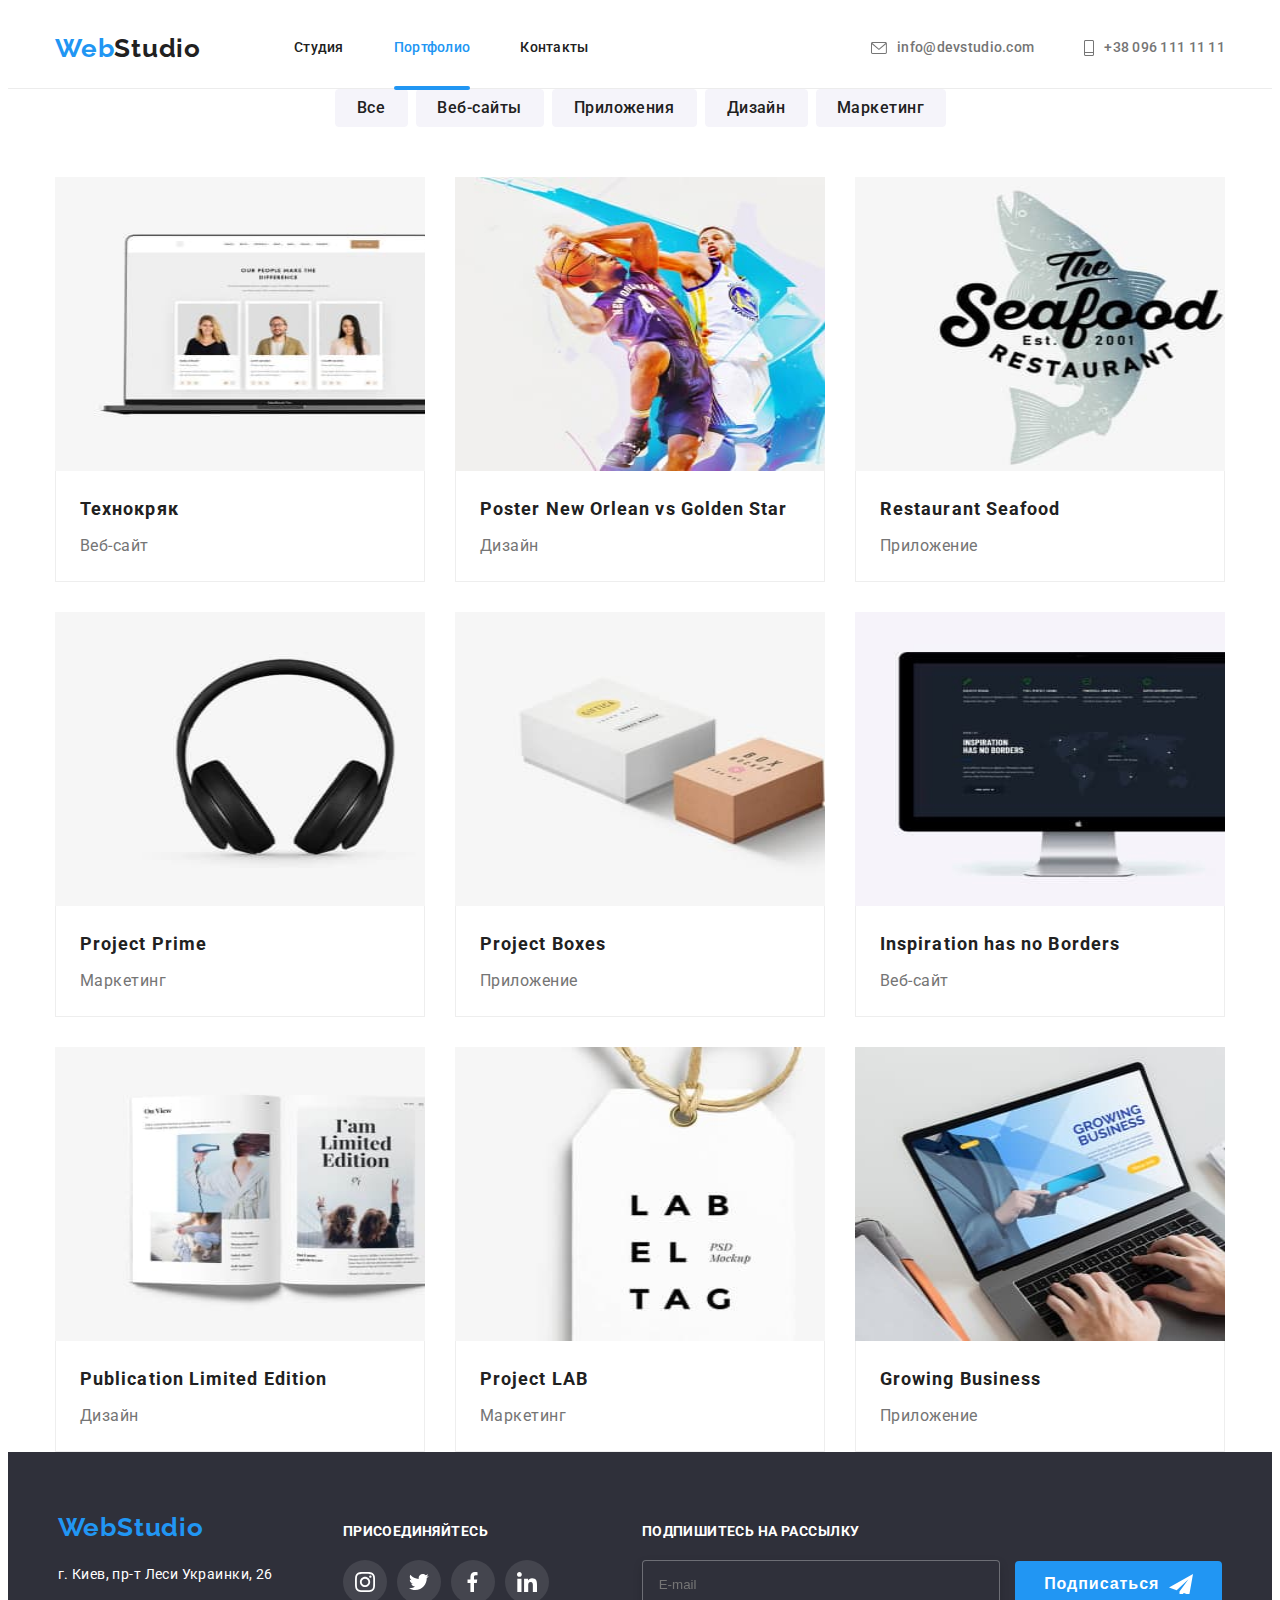
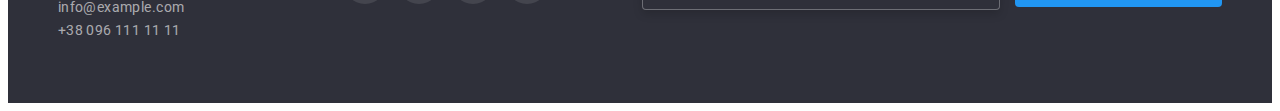
==== commit 5a25c652: "add mob footer" ====
--- a/portfolio.html
+++ b/portfolio.html
@@ -625,79 +625,81 @@
 
     <footer class="footer">
       <div class="container">
-        <section class="footer-main footer-item">
-          <a class="logo footer-logo link" href="index.html" lang="en"
-            >Web<span class="logo-accent">Studio</span></a
-          >
-          <address>
-            <ul class="list">
-              <li class="footer__info">
-                <a
-                  class="map-link link"
-                  href="https://bit.ly/3pXMvUd"
-                  target="_blank"
-                  rel="noopener noreferrer"
-                  >г. Киев, пр-т Леси Украинки, 26</a
-                >
+        <div class="footer-flex">
+          <section class="footer-main footer-item">
+            <a class="logo footer-logo link" href="index.html" lang="en"
+              >Web<span class="logo-accent">Studio</span></a
+            >
+            <address>
+              <ul class="list">
+                <li class="footer__info">
+                  <a
+                    class="map-link link map"
+                    href="https://bit.ly/3pXMvUd"
+                    target="_blank"
+                    rel="noopener noreferrer"
+                    >г. Киев, пр-т Леси Украинки, 26</a
+                  >
+                </li>
+                <li class="footer__info">
+                  <a
+                    class="footer__contacts link mail"
+                    href="mailto:info@devstudio.com"
+                    >info@example.com</a
+                  >
+                </li>
+                <li>
+                  <a class="footer__contacts link" href="tel:+380961111111"
+                    >+38 096 111 11 11</a
+                  >
+                </li>
+              </ul>
+            </address>
+          </section>
+          <div class="footer-soc">
+            <p class="footer-soc__title">ПРИСОЕДИНЯЙТЕСЬ</p>
+            <ul class="footer-soc__list list">
+              <li class="footer-soc__item">
+                <a href="" class="footer-soc__link link">
+                  <svg class="footer-soc__icon" width="20" height="20">
+                    <use href="./images/symbol-defs.svg#icon-instagram"></use>
+                  </svg>
+                </a>
               </li>
-              <li class="footer__info">
-                <a
-                  class="footer__contacts link"
-                  href="mailto:info@devstudio.com"
-                  >info@example.com</a
-                >
+              <li class="footer-soc__item">
+                <a href="" class="footer-soc__link link">
+                  <svg class="footer-soc__icon" width="20" height="20">
+                    <use href="./images/symbol-defs.svg#icon-twitter"></use>
+                  </svg>
+                </a>
               </li>
-              <li>
-                <a class="footer__contacts link" href="tel:+380961111111"
-                  >+38 096 111 11 11</a
-                >
+              <li class="footer-soc__item">
+                <a href="" class="footer-soc__link link">
+                  <svg class="footer-soc__icon" width="20" height="20">
+                    <use href="./images/symbol-defs.svg#icon-facebook"></use>
+                  </svg>
+                </a>
+              </li>
+              <li class="footer-soc__item">
+                <a href="" class="footer-soc__link link">
+                  <svg class="footer-soc__icon" width="20" height="20">
+                    <use href="./images/symbol-defs.svg#icon-linkedin"></use>
+                  </svg>
+                </a>
               </li>
             </ul>
-          </address>
-        </section>
-        <div class="footer-soc">
-          <p class="footer-soc__title">ПРИСОЕДИНЯЙТЕСЬ</p>
-          <ul class="footer-soc__list list">
-            <li class="footer-soc__item">
-              <a href="" class="footer-soc__link link">
-                <svg class="footer-soc__icon" width="20" height="20">
-                  <use href="./images/symbol-defs.svg#icon-instagram"></use>
-                </svg>
-              </a>
-            </li>
-            <li class="footer-soc__item">
-              <a href="" class="footer-soc__link link">
-                <svg class="footer-soc__icon" width="20" height="20">
-                  <use href="./images/symbol-defs.svg#icon-twitter"></use>
-                </svg>
-              </a>
-            </li>
-            <li class="footer-soc__item">
-              <a href="" class="footer-soc__link link">
-                <svg class="footer-soc__icon" width="20" height="20">
-                  <use href="./images/symbol-defs.svg#icon-facebook"></use>
-                </svg>
-              </a>
-            </li>
-            <li class="footer-soc__item">
-              <a href="" class="footer-soc__link link">
-                <svg class="footer-soc__icon" width="20" height="20">
-                  <use href="./images/symbol-defs.svg#icon-linkedin"></use>
-                </svg>
-              </a>
-            </li>
-          </ul>
-        </div>
-        <div class="foter-form">
-          <p class="foter-form__title">ПОДПИШИТЕСЬ НА РАССЫЛКУ</p>
-          <form class="foter-form__input">
-            <input
-              type="email"
-              class="foter-form__email"
-              placeholder="E-mail"
-            />
-            <button type="submit" class="foter-form__btn">Подписаться</button>
-          </form>
+          </div>
+          <div class="foter-form">
+            <p class="foter-form__title">ПОДПИШИТЕСЬ НА РАССЫЛКУ</p>
+            <form class="foter-form__input">
+              <input
+                type="email"
+                class="foter-form__email"
+                placeholder="E-mail"
+              />
+              <button type="submit" class="foter-form__btn">Подписаться</button>
+            </form>
+          </div>
         </div>
       </div>
     </footer>
--- a/css/main.min.css
+++ b/css/main.min.css
@@ -1 +1 @@
-:root{--h-color: #212121;--p-color: #757575;--accent-color: #2196f3;--button-background-color: #f5f4fa;--button-color: #212121;--button-hoover-portfolio-color: #f5f4fa;--white-accent: #ffffff;--another-black: #2f303a;--main-bgc: #e5e5e5}p,h1,h2,h3,h4,h5,h6{margin:0}ul,ol{margin:0;padding-left:0}*,*::before,*::after{box-sizing:border-box}body{background-color:var(--white-accent);color:var(--h-color);font-family:"Roboto",sans-serif;font-size:14px;letter-spacing:.03em}.pointer{cursor:pointer}img{display:block}.list{list-style:none}.link{text-decoration:none}.container{width:100%;margin:0 auto;padding-left:15px;padding-right:15px}@media screen and (min-width: 480px){.container{width:480px}}@media screen and (min-width: 768px){.container{width:768px}}@media screen and (min-width: 1200px){.container{width:1200px}}.header{border-bottom:1px solid #ececec}.header .container{background-color:var(--white-accent);display:flex;align-items:center}.nav{display:flex;align-items:center}.logo{font-family:"Raleway",sans-serif;font-style:normal;font-weight:700;font-size:26px;line-height:1.19;letter-spacing:.03em;color:var(--accent-color)}.header__logo{margin-right:93px}.nav__list{display:flex;align-items:center;justify-content:space-between}.logo-accent-hdr{color:var(--h-color)}.nav__link{position:relative;color:var(--h-color);font-weight:500;line-height:1.14;letter-spacing:.02em;padding:32px 0;display:block;transition:color 250ms cubic-bezier(0.4, 0, 0.2, 1)}.nav__link:hover,.nav__link:focus{color:var(--accent-color)}.current{color:var(--accent-color)}.current::after{content:"";position:absolute;display:block;width:100%;height:4px;border-radius:2px;bottom:-2px;background-color:var(--accent-color)}.contacts{margin-left:auto}@media screen and (min-width: 1200px){.contacts{display:flex;gap:50px}}.contacts__link-mail,.contacts__link-phone{display:flex;align-items:center;font-weight:500;font-size:14px;line-height:1.14;letter-spacing:.02em;color:var(--p-color);transition:color 250ms cubic-bezier(0.4, 0, 0.2, 1)}.contacts__link-mail:hover,.contacts__link-mail:focus,.contacts__link-phone:hover,.contacts__link-phone:focus{color:var(--accent-color)}@media screen and (min-width: 1200px){.contacts__link-mail,.contacts__link-phone{padding:32px 0px}}@media screen and (max-width: 1200px){.contacts__link-mail{margin-bottom:10px}}.contacts__icon{margin-right:10px;fill:currentColor}.contacts__link:hover .contacts__icon,.contacts__link:focus .contacts__icon{color:var(--accent-color)}.nav__item{display:flex;align-items:center;fill:#757575}.nav__item:not(:last-child){margin-right:50px}@media screen and (max-width: 768px){.menu-hidden{display:none}}.mob-menu{width:100vw;height:100vh;position:fixed;background-color:#fff;top:0;padding:15px 10px 48px 40px;display:flex;flex-direction:column;justify-content:space-between;z-index:1}.menu-open-btn{display:flex;align-items:center;justify-content:center;width:40px;height:40px;background-color:rgba(0,0,0,0);color:#212121;border:none;margin-left:auto;cursor:pointer;transition:fill 250ms cubic-bezier(0.4, 0, 0.2, 1)}.menu-open-btn:hover,.menu-open-btn:focus{fill:var(--accent-color)}@media screen and (min-width: 768px){.menu-open-btn{display:none}}.menu-close{display:flex;align-items:center;justify-content:center;background-color:rgba(0,0,0,0);color:#212121;border:none;margin-left:auto;cursor:pointer;transition:fill 250ms cubic-bezier(0.4, 0, 0.2, 1)}.menu-close:hover,.menu-close:focus{fill:var(--accent-color)}.mob-menu__item:not(:last-child){margin-bottom:32px}.mob-menu__link{font-family:inherit;font-weight:500;font-size:40px;line-height:1.18;letter-spacing:.02em;color:#212121;transition:color 250ms cubic-bezier(0.4, 0, 0.2, 1)}.mob-menu__link:focus,.mob-menu__link:hover{color:var(--accent-color)}.mob-menu__link--current{color:var(--accent-color)}.mob-menu-contacts__tel{display:block;margin-bottom:32px;font-family:inherit;font-style:normal;font-weight:500;font-size:34px;line-height:1.18;letter-spacing:.02em;color:#2196f3}.mob-menu-contacts__mail{display:block;font-family:inherit;font-style:normal;font-weight:500;font-size:24px;line-height:1.17;letter-spacing:.02em;color:#757575;margin-bottom:64px}.mob-menu-social{display:flex;flex-direction:row;column-gap:20px}.mob-menu-social__item{position:relative;font-weight:500;font-size:18px;line-height:1.22;letter-spacing:.02em;color:#2196f3}.mob-menu-social__item:not(:first-child)::before{content:"";display:block;position:absolute;top:0;left:-10px;width:1px;height:22px;background-color:rgba(33,33,33,.2)}.mob-menu-social__item .link{color:currentColor}.mob-menu.is-hidden{opacity:0;visibility:hidden;pointer-events:none}.hero{background-color:var(--another-black);background-image:linear-gradient(to right, rgba(47, 48, 58, 0.4), rgba(47, 48, 58, 0.4)),url(../images/hero-bg-mob-x1.jpg);max-width:480px;height:400px;background-repeat:no-repeat;background-position:center;background-size:cover;padding:118px 0px 118px 0px;margin-left:auto;margin-right:auto}@media screen and (min-device-pixel-ratio: 2),screen and (min-resolution: 192dpi),screen and (min-resolution: 2dppx){.hero{background-image:linear-gradient(to right, rgba(47, 48, 58, 0.4), rgba(47, 48, 58, 0.4)),url(../images/hero-bg-mob-x2.jpg)}}@media screen and (min-width: 768px){.hero{max-width:768px;background-image:linear-gradient(to right, rgba(47, 48, 58, 0.4), rgba(47, 48, 58, 0.4)),url("../images/hero-bg-tabl-x1.jpg")}}@media screen and (min-width: 768px)and (min-device-pixel-ratio: 2),screen and (min-width: 768px)and (min-resolution: 192dpi),screen and (min-width: 768px)and (min-resolution: 2dppx){.hero{background-image:linear-gradient(to right, rgba(47, 48, 58, 0.4), rgba(47, 48, 58, 0.4)),url("../images/hero-bg-tabl-x2.jpg")}}@media screen and (min-width: 1200px){.hero{max-width:1600px;height:600px;padding:200px 0px 200px 0px;background-image:linear-gradient(to right, rgba(47, 48, 58, 0.4), rgba(47, 48, 58, 0.4)),url("../images/hero-bg-desk-x1.jpg")}}@media screen and (min-width: 1200px)and (min-device-pixel-ratio: 2),screen and (min-width: 1200px)and (min-resolution: 192dpi),screen and (min-width: 1200px)and (min-resolution: 2dppx){.hero{background-image:linear-gradient(to right, rgba(47, 48, 58, 0.4), rgba(47, 48, 58, 0.4)),url("../images/hero-bg-desk-x2.jpg")}}.hero__text{padding:0;margin-bottom:30px;margin-left:auto;margin-right:auto;max-width:250px;font-weight:900;font-size:18px;line-height:1.62;letter-spacing:.06em;text-transform:uppercase;text-align:center;color:var(--white-accent)}@media screen and (min-width: 480px){.hero__text{font-size:26px;max-width:360px}}@media screen and (min-width: 1200px){.hero__text{font-size:44px;max-width:360px;line-height:1.36;max-width:696px;margin-left:auto;margin-right:auto}}.hero__button{font-family:inherit;min-width:200px;height:50px;color:var(--white-accent);background:var(--accent-color);box-shadow:0px 4px 4px rgba(0,0,0,.15);border-radius:4px;margin:0 auto;border:none;display:block}.hero-button-text{font-family:inherit;font-weight:700;font-size:16px;line-height:1.87;text-align:center;letter-spacing:.06em;color:var(--white-accent)}.competences__list{display:flex;flex-wrap:wrap;gap:30px}@media screen and (min-width: 768px){.competences__item{width:calc((100% - 30px)/2)}}@media screen and (min-width: 1200px){.competences__item{width:calc((100% - 90px)/4)}}.frame{display:flex;height:120px;align-items:center;justify-content:center;flex-direction:column;margin-bottom:30px;border-radius:4px;background-color:var(--button-background-color)}.competences__icon{width:67px;height:70px}.top-text{font-weight:700;font-size:14px;line-height:1.14;letter-spacing:.03em;text-transform:uppercase;color:var(--h-color);margin-bottom:10px}@media screen and (max-width: 767px){.top-text{text-align:center}}.bottom-text{font-size:14px;line-height:1.71;letter-spacing:.03em;color:var(--p-color)}.zero{padding-top:0;display:none}@media screen and (min-width: 1200px){.zero{display:block}}.work__img{display:flex;width:calc((100% - 60px)/3)}.work__item{position:relative}.work__item:not(:last-child){margin-right:30px}.work__item>.label{position:absolute;top:224px;bottom:0;right:0;left:0;display:flex;align-items:center;justify-content:center;background:rgba(47,48,58,.8);font-family:inherit;font-style:normal;font-weight:700;font-size:14px;line-height:1.14;text-align:center;letter-spacing:.03em;text-transform:uppercase;color:#fff}.work__title{font-weight:700;font-size:36px;line-height:1.16;text-align:center;letter-spacing:.03em;color:var(--h-color);margin-bottom:50px;padding-top:0}.bg{background-color:var(--button-background-color);text-align:center}.crew__list{display:flex;flex-wrap:wrap;gap:30px}.crew__item{background-color:var(--white-accent);border-radius:0px 0px 4px 4px;box-shadow:0px 1px 3px rgba(0,0,0,.12),0px 1px 1px rgba(0,0,0,.14),0px 2px 1px rgba(0,0,0,.2)}@media screen and (min-width: 768px){.crew__item{width:calc((100% - 30px)/2)}}@media screen and (min-width: 1200px){.crew__item{width:calc((100% - 90px)/4)}}.crew__title{font-weight:700;font-size:36px;line-height:1.16;text-align:center;letter-spacing:.03em;color:var(--h-color);margin-bottom:30px}@media screen and (min-width: 1200px){.crew__title{margin-bottom:50px}}.crew__atributes{padding:30px 32px;text-align:center}.crew__names{font-weight:500;font-size:16px;line-height:1.18;letter-spacing:.03em;color:var(--h-color);margin-bottom:10px}.crew__profession{font-size:16px;line-height:1.18;letter-spacing:.03em;color:var(--p-color);margin-bottom:16px}.crew__soc-item{width:44px;height:44px;margin-right:10px}.crew__soc-item:last-child{margin-right:0}.crew__soc-list{display:flex;justify-content:center}.crew__soc-link{width:100%;height:100%;border-radius:50%;display:flex;align-items:center;justify-content:center;transition:background-color 250ms cubic-bezier(0.4, 0, 0.2, 1)}.crew__soc-link:hover,.crew__soc-link:focus{background-color:var(--accent-color)}.crew__soc-icon{fill:#afb1b8;transition:fill 250ms cubic-bezier(0.4, 0, 0.2, 1)}.crew__soc-link:hover .crew__soc-icon,.crew__soc-link:focus .crew__soc-icon{fill:var(--white-accent)}.partners .container{width:1170px;height:184px}.partners__title{font-weight:700;font-size:36px;line-height:1.16;text-align:center;letter-spacing:.03em;color:var(--h-color);margin-bottom:50px}.partners__list{display:flex;flex-wrap:wrap;gap:30px;align-items:center;justify-content:center}.partners__item{width:100%;height:92px;justify-content:center;border:1px solid #afb1b8;border-radius:4px;fill:#afb1b8;transition:border-color 250ms cubic-bezier(0.4, 0, 0.2, 1)}@media screen and (max-width: 767px){.partners__item{width:calc((100% - 30px)/2)}}@media screen and (min-width: 768px){.partners__item{width:calc((100% - 60px)/3)}}@media screen and (min-width: 1200px){.partners__item{width:calc((100% - 150px)/6)}}.partners__item:hover,.partners__item:focus{border-color:var(--accent-color)}.partners__item:last-child{margin-right:0}.partners__link{display:flex;width:100%;height:92px;border-radius:4px;cursor:pointer;fill:#afb1b8;align-items:center;justify-content:center;transition:border-color 250ms cubic-bezier(0.4, 0, 0.2, 1),fill 250ms cubic-bezier(0.4, 0, 0.2, 1),border 250ms cubic-bezier(0.4, 0, 0.2, 1)}.partners__link:hover,.partners__link:focus{border-color:var(--accent-color);border:1px solid --accent-color;fill:var(--accent-color)}.footer{background-color:var(--another-black);padding-top:60px;padding-bottom:60px}.footer .container{display:flex;align-items:baseline}.footer-item:not(:last-child){margin-right:70px}.logo{font-family:"Raleway",sans-serif;font-weight:700;font-size:26px;line-height:1.19;letter-spacing:.03em;color:var(--accent-color);display:inline-block}.footer-logo{margin-bottom:20px}.logo-accent{color:var(--white-accent)}.footer__info{margin-bottom:9px}.map-link{font-style:normal;font-size:14px;line-height:1.7;letter-spacing:.03em;color:var(--white-accent);display:inline-block;transition:color 250ms cubic-bezier(0.4, 0, 0.2, 1)}.map-link:hover,.map-link:focus{color:var(--accent-color)}.footer__contacts{font-style:normal;font-size:14px;line-height:1.7;letter-spacing:.03em;color:rgba(255,255,255,.6);transition:color 250ms cubic-bezier(0.4, 0, 0.2, 1)}.footer__contacts:hover,.footer__contacts:focus{color:var(--accent-color)}.footer-soc{width:206px}.footer-soc__title{font-family:inherit;font-style:normal;font-weight:700;font-size:14px;line-height:1.14;letter-spacing:.03em;color:var(--white-accent);margin-bottom:20px}.footer-soc__item{width:44px;height:44px}.footer-soc__item:last-child{margin-right:0}.footer-soc__list{display:flex;padding:0;margin-top:0;list-style:none;justify-content:space-between;align-items:center}.footer-soc__link{width:44px;height:44px;display:inline-flex;border-radius:50%;fill:#fff;background-color:rgba(255,255,255,.1);transition:fill 250ms cubic-bezier(0.4, 0, 0.2, 1),background-color 250ms cubic-bezier(0.4, 0, 0.2, 1)}.footer-soc__link:hover,.footer-soc__link:focus{background-color:var(--accent-color);fill:#fff}.footer-soc__icon{margin:12px 0px 0px 12px;align-items:center}.foter-form{margin-left:auto}.foter-form__title{font-family:inherit;font-style:normal;font-weight:700;font-size:14px;line-height:1.14;letter-spacing:.03em;color:var(--white-accent);margin-bottom:20px}.foter-form__input{display:flex}.foter-form__email{width:358px;height:50px;border:1px solid rgba(255,255,255,.3);filter:drop-shadow(0px 4px 4px rgba(0, 0, 0, 0.15));border-radius:4px;background-color:var(--another-black);color:rgba(255,255,255,.6);padding:15px 0px 15px 16px;margin-right:12px}.foter-form__btn{display:inline-flex;align-items:center;text-align:center;width:200px;height:50px;background-color:var(--accent-color);border:none;margin:0;border-radius:4px;font-family:inherit;font-style:normal;font-weight:700;font-size:16px;line-height:1.87;letter-spacing:.06em;color:var(--white-accent);padding:8px 29px;cursor:pointer;transition:box-shadow 250ms cubic-bezier(0.4, 0, 0.2, 1)}.foter-form__btn:hover,.foter-form__btn:focus{box-shadow:0px 4px 4px rgba(0,0,0,.15)}.foter-form__btn::after{content:"";display:inline-block;height:24px;width:24px;margin-left:10px;background-image:url(../images/icon-instagram1.svg)}.button-list{display:none}.button-txt{font-family:inherit;font-weight:500;font-size:16px;line-height:1.62;text-align:center;letter-spacing:.03em}.random{display:flex;flex-wrap:wrap;margin-bottom:40px;grid-gap:8px;grid-row-gap:15px}@media screen and (min-width: 768px){.random{margin-bottom:30px;justify-content:center}}@media screen and (min-width: 1200px){.random{margin-bottom:50px}}.button-one{font-family:inherit;min-width:73px;height:38px;color:var(--button-color);background:var(--button-background-color);border:1px solid var(--button-background-color);border-radius:4px;transition:color 250ms cubic-bezier(0.4, 0, 0.2, 1),background-color 250ms cubic-bezier(0.4, 0, 0.2, 1),box-shadow 250ms cubic-bezier(0.4, 0, 0.2, 1)}.button-one:hover,.button-one:focus{color:var(--button-hoover-portfolio-color);background-color:var(--accent-color);box-shadow:0px 3px 1px rgba(0,0,0,.1),0px 1px 2px rgba(0,0,0,.08),0px 2px 2px rgba(0,0,0,.12)}.button-two{font-family:inherit;min-width:128px;height:38px;color:var(--button-color);background:var(--button-background-color);border:1px solid var(--button-background-color);border-radius:4px;transition:color 250ms cubic-bezier(0.4, 0, 0.2, 1),background-color 250ms cubic-bezier(0.4, 0, 0.2, 1),box-shadow 250ms cubic-bezier(0.4, 0, 0.2, 1)}.button-two:hover,.button-two:focus{color:var(--button-hoover-portfolio-color);background-color:var(--accent-color);box-shadow:0px 3px 1px rgba(0,0,0,.1),0px 1px 2px rgba(0,0,0,.08),0px 2px 2px rgba(0,0,0,.12)}.button-three{font-family:inherit;min-width:145px;height:38px;color:var(--button-color);background:var(--button-background-color);border:1px solid var(--button-background-color);border-radius:4px;transition:color 250ms cubic-bezier(0.4, 0, 0.2, 1),background-color 250ms cubic-bezier(0.4, 0, 0.2, 1),box-shadow 250ms cubic-bezier(0.4, 0, 0.2, 1)}.button-three:hover,.button-three:focus{color:var(--button-hoover-portfolio-color);background-color:var(--accent-color);box-shadow:0px 3px 1px rgba(0,0,0,.1),0px 1px 2px rgba(0,0,0,.08),0px 2px 2px rgba(0,0,0,.12)}.button-four{font-family:inherit;min-width:103px;height:38px;color:var(--button-color);background:var(--button-background-color);border:1px solid var(--button-background-color);border-radius:4px;transition:color 250ms cubic-bezier(0.4, 0, 0.2, 1),background-color 250ms cubic-bezier(0.4, 0, 0.2, 1),box-shadow 250ms cubic-bezier(0.4, 0, 0.2, 1)}.button-four:hover,.button-four:focus{color:var(--button-hoover-portfolio-color);background-color:var(--accent-color);box-shadow:0px 3px 1px rgba(0,0,0,.1),0px 1px 2px rgba(0,0,0,.08),0px 2px 2px rgba(0,0,0,.12)}.button-five{font-family:inherit;min-width:130px;height:38px;color:var(--button-color);background:var(--button-background-color);border:1px solid var(--button-background-color);border-radius:4px;transition:color 250ms cubic-bezier(0.4, 0, 0.2, 1),background-color 250ms cubic-bezier(0.4, 0, 0.2, 1),box-shadow 250ms cubic-bezier(0.4, 0, 0.2, 1)}.button-five:hover,.button-five:focus{color:var(--button-hoover-portfolio-color);background-color:var(--accent-color);box-shadow:0px 3px 1px rgba(0,0,0,.1),0px 1px 2px rgba(0,0,0,.08),0px 2px 2px rgba(0,0,0,.12)}.projects .container{background-color:var(--white-accent)}.card__list{display:flex;flex-wrap:wrap;gap:30px}@media screen and (min-width: 768px){.card__item{width:calc((100% - 30px)/2)}}@media screen and (min-width: 1200px){.card__item{width:calc((100% - 60px)/3)}}.card__poster{padding-top:20px;padding-bottom:20px;padding-left:24px;padding-right:24px;border-left:1px solid #eee;border-right:1px solid #eee;border-bottom:1px solid #eee}.card{display:block;transition:box-shadow 250ms cubic-bezier(0.4, 0, 0.2, 1)}.card:hover,.card:focus{box-shadow:0px 1px 1px rgba(0,0,0,.12),0px 4px 4px rgba(0,0,0,.06),1px 4px 6px rgba(0,0,0,.16);cursor:pointer}.card__img{position:relative;overflow:hidden}.card__layer{position:absolute;width:100%;height:100%;top:0;left:0;background-color:rgba(33,150,243,.9);transform:translateY(101%);transition:transform 250ms cubic-bezier(0.4, 0, 0.2, 1)}.card__item:hover .card__layer{transform:translateY(0)}.card__text{padding:63px 24px;font-size:18px;line-height:1.55;color:var(--white-accent)}.card__name{font-weight:700;font-size:18px;line-height:2;letter-spacing:.06em;color:var(--h-color);margin-bottom:4px}.card__sphere{font-size:16px;line-height:1.87;letter-spacing:.03em;color:var(--p-color)}.backdrop{position:fixed;top:0;left:0;width:100%;height:100%;background-color:rgba(0,0,0,.2);opacity:1;transition:opacity 250ms cubic-bezier(0.4, 0, 0.2, 1);z-index:2}.backdrop.is-hidden{opacity:0;pointer-events:none}.modal{position:absolute;top:50%;left:50%;transform:translate(-50%, -50%);min-width:528px;min-height:581px;background-color:var(--white-accent);box-shadow:0px 1px 3px rgba(0,0,0,.12),0px 1px 1px rgba(0,0,0,.14),0px 2px 1px rgba(0,0,0,.2);border-radius:4px;padding:40px;margin-left:auto;margin-right:auto;transition:transform 250ms cubic-bezier(0.4, 0, 0.2, 1);z-index:1}.backdrop.is-hidden .modal{transform:translate(-50%, -50%)}.modal-button{position:absolute;display:flex;align-items:center;justify-content:center;right:8px;top:8px;display:block;border:1px solid rgba(0,0,0,.1);background-color:var(--white-accent);border-radius:50%;cursor:pointer;width:30px;height:30px}.modal-title{text-align:center;font-family:inherit;font-style:normal;font-weight:700;font-size:20px;line-height:1.15;letter-spacing:.03em;margin-bottom:12px;color:var(--h-color)}.modal-item{display:flex;flex-direction:column;position:relative;margin-bottom:10px}.modal-input{width:100%;max-height:40px;margin:0;border:1px solid rgba(33,33,33,.2);border-radius:4px;padding:11px 42px;font-size:12px;line-height:1.17;transition:border-color 250ms cubic-bezier(0.4, 0, 0.2, 1)}.modal-input:hover,.modal-input:focus{border-color:var(--accent-color)}.modal-label{font-size:12px;color:var(--p-color);margin-bottom:4px;display:block}.input-wrap{position:relative;margin-bottom:10px}.modal-icon{position:absolute;width:18px;height:18px;left:15px;top:50%;transform:translateY(-50%);fill:currentColor;transition:fill 250ms cubic-bezier(0.4, 0, 0.2, 1)}.modal-input:hover+.modal-icon,.modal-input:focus+.modal-icon{fill:var(--accent-color)}.modal-text{width:100%;height:120px;margin:0;margin-bottom:20px;border:1px solid rgba(33,33,33,.2);border-radius:4px;padding:12px 16px;font-size:12px;line-height:1.17;resize:none;transition:border-color 250ms cubic-bezier(0.4, 0, 0.2, 1)}.modal-text:hover,.modal-text:focus{border-color:var(--accent-color)}.checkbox-text{color:var(--p-color);font-size:14px;line-height:1.71;letter-spacing:.03em;margin-left:14px;cursor:pointer}.checkbox-link{color:var(--accent-color)}.input-check{position:absolute;width:1px;height:1px;margin:-1px;padding:0;overflow:hidden;border:0}.icon-check{display:inline-block;width:16px;height:15px;border:2px solid #212121;border-radius:2px;margin-right:7px;vertical-align:middle}.input-check:checked+.icon-check{background-image:url(../images/frame-tag.svg);background-position:center;background-repeat:no-repeat;background-color:var(--accent-color);background-origin:border-box;border-color:var(--accent-color)}.main-modal-btn{display:flex;align-items:center;justify-content:center;width:200px;height:50px;background:var(--accent-color);color:var(--white-accent);border-radius:4px;border:none;transition:box-shadow 250ms cubic-bezier(0.4, 0, 0.2, 1);cursor:pointer;letter-spacing:.06em;font-size:16px;line-height:1.88;margin:30px auto 0px auto;box-shadow:none}.main-modal-btn:hover,.main-modal-btn:focus{box-shadow:0px 4px 4px rgba(0,0,0,.15)}/*# sourceMappingURL=main.min.css.map */+:root{--h-color: #212121;--p-color: #757575;--accent-color: #2196f3;--button-background-color: #f5f4fa;--button-color: #212121;--button-hoover-portfolio-color: #f5f4fa;--white-accent: #ffffff;--another-black: #2f303a;--main-bgc: #e5e5e5}p,h1,h2,h3,h4,h5,h6{margin:0}ul,ol{margin:0;padding-left:0}*,*::before,*::after{box-sizing:border-box}body{background-color:var(--white-accent);color:var(--h-color);font-family:"Roboto",sans-serif;font-size:14px;letter-spacing:.03em}.pointer{cursor:pointer}img{display:block}.list{list-style:none}.link{text-decoration:none}.container{width:100%;margin:0 auto;padding-left:15px;padding-right:15px}@media screen and (min-width: 480px){.container{width:480px}}@media screen and (min-width: 768px){.container{width:768px}}@media screen and (min-width: 1200px){.container{width:1200px}}.header{border-bottom:1px solid #ececec}.header .container{background-color:var(--white-accent);display:flex;align-items:center}.nav{display:flex;align-items:center}.logo{font-family:"Raleway",sans-serif;font-style:normal;font-weight:700;font-size:26px;line-height:1.19;letter-spacing:.03em;color:var(--accent-color)}.header__logo{margin-right:93px}.nav__list{display:flex;align-items:center;justify-content:space-between}.logo-accent-hdr{color:var(--h-color)}.nav__link{position:relative;color:var(--h-color);font-weight:500;line-height:1.14;letter-spacing:.02em;padding:32px 0;display:block;transition:color 250ms cubic-bezier(0.4, 0, 0.2, 1)}.nav__link:hover,.nav__link:focus{color:var(--accent-color)}.current{color:var(--accent-color)}.current::after{content:"";position:absolute;display:block;width:100%;height:4px;border-radius:2px;bottom:-2px;background-color:var(--accent-color)}.contacts{margin-left:auto}@media screen and (min-width: 1200px){.contacts{display:flex;gap:50px}}.contacts__link-mail,.contacts__link-phone{display:flex;align-items:center;font-weight:500;font-size:14px;line-height:1.14;letter-spacing:.02em;color:var(--p-color);transition:color 250ms cubic-bezier(0.4, 0, 0.2, 1)}.contacts__link-mail:hover,.contacts__link-mail:focus,.contacts__link-phone:hover,.contacts__link-phone:focus{color:var(--accent-color)}@media screen and (min-width: 1200px){.contacts__link-mail,.contacts__link-phone{padding:32px 0px}}@media screen and (max-width: 1200px){.contacts__link-mail{margin-bottom:10px}}.contacts__icon{margin-right:10px;fill:currentColor}.contacts__link:hover .contacts__icon,.contacts__link:focus .contacts__icon{color:var(--accent-color)}.nav__item{display:flex;align-items:center;fill:#757575}.nav__item:not(:last-child){margin-right:50px}@media screen and (max-width: 768px){.menu-hidden{display:none}}.mob-menu{width:100vw;height:100vh;position:fixed;background-color:#fff;top:0;padding:15px 10px 48px 40px;display:flex;flex-direction:column;justify-content:space-between;z-index:1}.menu-open-btn{display:flex;align-items:center;justify-content:center;width:40px;height:40px;background-color:rgba(0,0,0,0);color:#212121;border:none;margin-left:auto;cursor:pointer;transition:fill 250ms cubic-bezier(0.4, 0, 0.2, 1)}.menu-open-btn:hover,.menu-open-btn:focus{fill:var(--accent-color)}@media screen and (min-width: 768px){.menu-open-btn{display:none}}.menu-close{display:flex;align-items:center;justify-content:center;background-color:rgba(0,0,0,0);color:#212121;border:none;margin-left:auto;cursor:pointer;transition:fill 250ms cubic-bezier(0.4, 0, 0.2, 1)}.menu-close:hover,.menu-close:focus{fill:var(--accent-color)}.mob-menu__item:not(:last-child){margin-bottom:32px}.mob-menu__link{font-family:inherit;font-weight:500;font-size:40px;line-height:1.18;letter-spacing:.02em;color:#212121;transition:color 250ms cubic-bezier(0.4, 0, 0.2, 1)}.mob-menu__link:focus,.mob-menu__link:hover{color:var(--accent-color)}.mob-menu__link--current{color:var(--accent-color)}.mob-menu-contacts__tel{display:block;margin-bottom:32px;font-family:inherit;font-style:normal;font-weight:500;font-size:34px;line-height:1.18;letter-spacing:.02em;color:#2196f3}.mob-menu-contacts__mail{display:block;font-family:inherit;font-style:normal;font-weight:500;font-size:24px;line-height:1.17;letter-spacing:.02em;color:#757575;margin-bottom:64px}.mob-menu-social{display:flex;flex-direction:row;column-gap:20px}.mob-menu-social__item{position:relative;font-weight:500;font-size:18px;line-height:1.22;letter-spacing:.02em;color:#2196f3}.mob-menu-social__item:not(:first-child)::before{content:"";display:block;position:absolute;top:0;left:-10px;width:1px;height:22px;background-color:rgba(33,33,33,.2)}.mob-menu-social__item .link{color:currentColor}.mob-menu.is-hidden{opacity:0;visibility:hidden;pointer-events:none}.hero{background-color:var(--another-black);background-image:linear-gradient(to right, rgba(47, 48, 58, 0.4), rgba(47, 48, 58, 0.4)),url(../images/hero-bg-mob-x1.jpg);max-width:480px;height:400px;background-repeat:no-repeat;background-position:center;background-size:cover;padding:118px 0px 118px 0px;margin-left:auto;margin-right:auto}@media screen and (min-device-pixel-ratio: 2),screen and (min-resolution: 192dpi),screen and (min-resolution: 2dppx){.hero{background-image:linear-gradient(to right, rgba(47, 48, 58, 0.4), rgba(47, 48, 58, 0.4)),url(../images/hero-bg-mob-x2.jpg)}}@media screen and (min-width: 768px){.hero{max-width:768px;background-image:linear-gradient(to right, rgba(47, 48, 58, 0.4), rgba(47, 48, 58, 0.4)),url("../images/hero-bg-tabl-x1.jpg")}}@media screen and (min-width: 768px)and (min-device-pixel-ratio: 2),screen and (min-width: 768px)and (min-resolution: 192dpi),screen and (min-width: 768px)and (min-resolution: 2dppx){.hero{background-image:linear-gradient(to right, rgba(47, 48, 58, 0.4), rgba(47, 48, 58, 0.4)),url("../images/hero-bg-tabl-x2.jpg")}}@media screen and (min-width: 1200px){.hero{max-width:1600px;height:600px;padding:200px 0px 200px 0px;background-image:linear-gradient(to right, rgba(47, 48, 58, 0.4), rgba(47, 48, 58, 0.4)),url("../images/hero-bg-desk-x1.jpg")}}@media screen and (min-width: 1200px)and (min-device-pixel-ratio: 2),screen and (min-width: 1200px)and (min-resolution: 192dpi),screen and (min-width: 1200px)and (min-resolution: 2dppx){.hero{background-image:linear-gradient(to right, rgba(47, 48, 58, 0.4), rgba(47, 48, 58, 0.4)),url("../images/hero-bg-desk-x2.jpg")}}.hero__text{padding:0;margin-bottom:30px;margin-left:auto;margin-right:auto;max-width:250px;font-weight:900;font-size:18px;line-height:1.62;letter-spacing:.06em;text-transform:uppercase;text-align:center;color:var(--white-accent)}@media screen and (min-width: 480px){.hero__text{font-size:26px;max-width:360px}}@media screen and (min-width: 1200px){.hero__text{font-size:44px;max-width:360px;line-height:1.36;max-width:696px;margin-left:auto;margin-right:auto}}.hero__button{font-family:inherit;min-width:200px;height:50px;color:var(--white-accent);background:var(--accent-color);box-shadow:0px 4px 4px rgba(0,0,0,.15);border-radius:4px;margin:0 auto;border:none;display:block}.hero-button-text{font-family:inherit;font-weight:700;font-size:16px;line-height:1.87;text-align:center;letter-spacing:.06em;color:var(--white-accent)}.competences__list{display:flex;flex-wrap:wrap;gap:30px}@media screen and (min-width: 768px){.competences__item{width:calc((100% - 30px)/2)}}@media screen and (min-width: 1200px){.competences__item{width:calc((100% - 90px)/4)}}.frame{display:flex;height:120px;align-items:center;justify-content:center;flex-direction:column;margin-bottom:30px;border-radius:4px;background-color:var(--button-background-color)}.competences__icon{width:67px;height:70px}.top-text{font-weight:700;font-size:14px;line-height:1.14;letter-spacing:.03em;text-transform:uppercase;color:var(--h-color);margin-bottom:10px}@media screen and (max-width: 767px){.top-text{text-align:center}}.bottom-text{font-size:14px;line-height:1.71;letter-spacing:.03em;color:var(--p-color)}.zero{padding-top:0;display:none}@media screen and (min-width: 1200px){.zero{display:block}}.work__img{display:flex;width:calc((100% - 60px)/3)}.work__item{position:relative}.work__item:not(:last-child){margin-right:30px}.work__item>.label{position:absolute;top:224px;bottom:0;right:0;left:0;display:flex;align-items:center;justify-content:center;background:rgba(47,48,58,.8);font-family:inherit;font-style:normal;font-weight:700;font-size:14px;line-height:1.14;text-align:center;letter-spacing:.03em;text-transform:uppercase;color:#fff}.work__title{font-weight:700;font-size:36px;line-height:1.16;text-align:center;letter-spacing:.03em;color:var(--h-color);margin-bottom:50px;padding-top:0}.bg{background-color:var(--button-background-color);text-align:center}.crew__list{display:flex;flex-wrap:wrap;gap:30px}.crew__item{background-color:var(--white-accent);border-radius:0px 0px 4px 4px;box-shadow:0px 1px 3px rgba(0,0,0,.12),0px 1px 1px rgba(0,0,0,.14),0px 2px 1px rgba(0,0,0,.2)}@media screen and (min-width: 768px){.crew__item{width:calc((100% - 30px)/2)}}@media screen and (min-width: 1200px){.crew__item{width:calc((100% - 90px)/4)}}.crew__title{font-weight:700;font-size:36px;line-height:1.16;text-align:center;letter-spacing:.03em;color:var(--h-color);margin-bottom:30px}@media screen and (min-width: 1200px){.crew__title{margin-bottom:50px}}.crew__atributes{padding:30px 32px;text-align:center}.crew__names{font-weight:500;font-size:16px;line-height:1.18;letter-spacing:.03em;color:var(--h-color);margin-bottom:10px}.crew__profession{font-size:16px;line-height:1.18;letter-spacing:.03em;color:var(--p-color);margin-bottom:16px}.crew__soc-item{width:44px;height:44px;margin-right:10px}.crew__soc-item:last-child{margin-right:0}.crew__soc-list{display:flex;justify-content:center}.crew__soc-link{width:100%;height:100%;border-radius:50%;display:flex;align-items:center;justify-content:center;transition:background-color 250ms cubic-bezier(0.4, 0, 0.2, 1)}.crew__soc-link:hover,.crew__soc-link:focus{background-color:var(--accent-color)}.crew__soc-icon{fill:#afb1b8;transition:fill 250ms cubic-bezier(0.4, 0, 0.2, 1)}.crew__soc-link:hover .crew__soc-icon,.crew__soc-link:focus .crew__soc-icon{fill:var(--white-accent)}.partners .container{width:1170px;height:184px}.partners__title{font-weight:700;font-size:36px;line-height:1.16;text-align:center;letter-spacing:.03em;color:var(--h-color);margin-bottom:50px}.partners__list{display:flex;flex-wrap:wrap;gap:30px;align-items:center;justify-content:center}.partners__item{width:100%;height:92px;justify-content:center;border:1px solid #afb1b8;border-radius:4px;fill:#afb1b8;transition:border-color 250ms cubic-bezier(0.4, 0, 0.2, 1)}@media screen and (max-width: 767px){.partners__item{width:calc((100% - 30px)/2)}}@media screen and (min-width: 768px){.partners__item{width:calc((100% - 60px)/3)}}@media screen and (min-width: 1200px){.partners__item{width:calc((100% - 150px)/6)}}.partners__item:hover,.partners__item:focus{border-color:var(--accent-color)}.partners__item:last-child{margin-right:0}.partners__link{display:flex;width:100%;height:92px;border-radius:4px;cursor:pointer;fill:#afb1b8;align-items:center;justify-content:center;transition:border-color 250ms cubic-bezier(0.4, 0, 0.2, 1),fill 250ms cubic-bezier(0.4, 0, 0.2, 1),border 250ms cubic-bezier(0.4, 0, 0.2, 1)}.partners__link:hover,.partners__link:focus{border-color:var(--accent-color);border:1px solid --accent-color;fill:var(--accent-color)}.footer{background-color:var(--another-black);text-align:center;padding-top:60px;padding-bottom:60px}.mail{margin-bottom:9px}.list .map{font-size:14px;line-height:1.71;letter-spacing:.03em;color:#fff;font-style:normal;display:block;margin-top:20px;margin-bottom:9px}.map-link{display:block;font-size:14px;line-height:1.71;letter-spacing:.03em;color:rgba(255,255,255,.6);font-style:normal;transition:color 250ms cubic-bezier(0.4, 0, 0.2, 1)}.map-link:hover,.map-link:focus{color:var(--accent-color)}.footer-soc__link{display:block}.footer-soc__item{width:44px;height:44px}.footer-soc__list{display:flex;margin-top:16px;list-style:none;justify-content:center;gap:10px;align-items:center}.footer-soc__link{width:44px;height:44px;display:inline-flex;border-radius:50%;fill:#fff;background-color:rgba(255,255,255,.1);transition:fill 250ms cubic-bezier(0.4, 0, 0.2, 1),background-color 250ms cubic-bezier(0.4, 0, 0.2, 1)}.footer-soc__link:hover,.footer-soc__link:focus{background-color:var(--accent-color);fill:#fff}.footer-soc__icon{margin:12px 0px 0px 12px;align-items:center}.footer-soc__list{display:flex;padding:0;margin-top:0;list-style:none;align-items:center}.footer-soc__title{font-weight:700;font-size:14px;line-height:1.14;color:var(--white-accent);margin-bottom:20px}.footer-soc{display:block;margin-top:60px}@media(min-width: 768px){.footer-soc{margin-top:0px}}.footer-flex{align-items:baseline;display:block;margin:0;padding:0px;list-style:none}@media(min-width: 768px){.footer-flex{display:flex;justify-content:center;flex-wrap:wrap;gap:30px 165px}}@media(min-width: 1200px){.footer-flex{display:flex;justify-content:center;text-align:left;gap:70px}}.foter-form__title{font-weight:700;font-size:14px;line-height:1.14;letter-spacing:.03em;color:var(--white-accent);margin-bottom:20px}.foter-form__input{display:block;align-items:center}.foter-form__email{width:100%;height:50px;border:1px solid rgba(255,255,255,.3);filter:drop-shadow(0px 4px 4px rgba(0, 0, 0, 0.15));border-radius:4px;background-color:var(--another-black);padding:15px 0px 15px 16px;transition:border-color 250ms cubic-bezier(0.4, 0, 0.2, 1);color:rgba(255,255,255,.6)}.foter-form__email:hover,.foter-form__email:focus{outline:none;border:1px solid var(--accent-color)}@media(min-width: 1200px){.foter-form__email{width:358px;margin-right:12px}}.foter-form__btn{display:inline-flex;align-items:center;justify-content:center;border:none;margin:0;margin-top:20px;padding:8px 29px;border-radius:4px;background-color:var(--accent-color);color:#fff;font-weight:700;font-size:16px;line-height:1.87;letter-spacing:.06em;cursor:pointer;min-height:43px;transition:box-shadow 250ms cubic-bezier(0.4, 0, 0.2, 1),background-color 250ms cubic-bezier(0.4, 0, 0.2, 1)}.foter-form__btn::after{content:"";display:inline-block;width:24px;height:20px;margin-left:10px;background-image:url(../images/icon-instagram1.svg)}.foter-form__btn:hover,.foter-form__btn:focus{box-shadow:0px 4px 4px rgba(0,0,0,.15);background-color:#188ce8}@media(min-width: 1200px){.foter-form__btn{margin-top:0px}}.foter-form{margin-top:60px}@media(min-width: 768px){.foter-form{margin-top:0px;padding:0}}@media(min-width: 1200px){.foter-form{margin-left:23px}}.footer__contacts{font-style:normal;font-size:14px;line-height:1.7;letter-spacing:.03em;color:rgba(255,255,255,.6);transition:color 250ms cubic-bezier(0.4, 0, 0.2, 1)}.footer__contacts:hover,.footer__contacts:focus{color:var(--accent-color)}.button-list{display:none}.button-txt{font-family:inherit;font-weight:500;font-size:16px;line-height:1.62;text-align:center;letter-spacing:.03em}.random{display:flex;flex-wrap:wrap;margin-bottom:40px;grid-gap:8px;grid-row-gap:15px}@media screen and (min-width: 768px){.random{margin-bottom:30px;justify-content:center}}@media screen and (min-width: 1200px){.random{margin-bottom:50px}}.button-one{font-family:inherit;min-width:73px;height:38px;color:var(--button-color);background:var(--button-background-color);border:1px solid var(--button-background-color);border-radius:4px;transition:color 250ms cubic-bezier(0.4, 0, 0.2, 1),background-color 250ms cubic-bezier(0.4, 0, 0.2, 1),box-shadow 250ms cubic-bezier(0.4, 0, 0.2, 1)}.button-one:hover,.button-one:focus{color:var(--button-hoover-portfolio-color);background-color:var(--accent-color);box-shadow:0px 3px 1px rgba(0,0,0,.1),0px 1px 2px rgba(0,0,0,.08),0px 2px 2px rgba(0,0,0,.12)}.button-two{font-family:inherit;min-width:128px;height:38px;color:var(--button-color);background:var(--button-background-color);border:1px solid var(--button-background-color);border-radius:4px;transition:color 250ms cubic-bezier(0.4, 0, 0.2, 1),background-color 250ms cubic-bezier(0.4, 0, 0.2, 1),box-shadow 250ms cubic-bezier(0.4, 0, 0.2, 1)}.button-two:hover,.button-two:focus{color:var(--button-hoover-portfolio-color);background-color:var(--accent-color);box-shadow:0px 3px 1px rgba(0,0,0,.1),0px 1px 2px rgba(0,0,0,.08),0px 2px 2px rgba(0,0,0,.12)}.button-three{font-family:inherit;min-width:145px;height:38px;color:var(--button-color);background:var(--button-background-color);border:1px solid var(--button-background-color);border-radius:4px;transition:color 250ms cubic-bezier(0.4, 0, 0.2, 1),background-color 250ms cubic-bezier(0.4, 0, 0.2, 1),box-shadow 250ms cubic-bezier(0.4, 0, 0.2, 1)}.button-three:hover,.button-three:focus{color:var(--button-hoover-portfolio-color);background-color:var(--accent-color);box-shadow:0px 3px 1px rgba(0,0,0,.1),0px 1px 2px rgba(0,0,0,.08),0px 2px 2px rgba(0,0,0,.12)}.button-four{font-family:inherit;min-width:103px;height:38px;color:var(--button-color);background:var(--button-background-color);border:1px solid var(--button-background-color);border-radius:4px;transition:color 250ms cubic-bezier(0.4, 0, 0.2, 1),background-color 250ms cubic-bezier(0.4, 0, 0.2, 1),box-shadow 250ms cubic-bezier(0.4, 0, 0.2, 1)}.button-four:hover,.button-four:focus{color:var(--button-hoover-portfolio-color);background-color:var(--accent-color);box-shadow:0px 3px 1px rgba(0,0,0,.1),0px 1px 2px rgba(0,0,0,.08),0px 2px 2px rgba(0,0,0,.12)}.button-five{font-family:inherit;min-width:130px;height:38px;color:var(--button-color);background:var(--button-background-color);border:1px solid var(--button-background-color);border-radius:4px;transition:color 250ms cubic-bezier(0.4, 0, 0.2, 1),background-color 250ms cubic-bezier(0.4, 0, 0.2, 1),box-shadow 250ms cubic-bezier(0.4, 0, 0.2, 1)}.button-five:hover,.button-five:focus{color:var(--button-hoover-portfolio-color);background-color:var(--accent-color);box-shadow:0px 3px 1px rgba(0,0,0,.1),0px 1px 2px rgba(0,0,0,.08),0px 2px 2px rgba(0,0,0,.12)}.projects .container{background-color:var(--white-accent)}.card__list{display:flex;flex-wrap:wrap;gap:30px}@media screen and (min-width: 768px){.card__item{width:calc((100% - 30px)/2)}}@media screen and (min-width: 1200px){.card__item{width:calc((100% - 60px)/3)}}.card__poster{padding-top:20px;padding-bottom:20px;padding-left:24px;padding-right:24px;border-left:1px solid #eee;border-right:1px solid #eee;border-bottom:1px solid #eee}.card{display:block;transition:box-shadow 250ms cubic-bezier(0.4, 0, 0.2, 1)}.card:hover,.card:focus{box-shadow:0px 1px 1px rgba(0,0,0,.12),0px 4px 4px rgba(0,0,0,.06),1px 4px 6px rgba(0,0,0,.16);cursor:pointer}.card__img{position:relative;overflow:hidden}.card__layer{position:absolute;width:100%;height:100%;top:0;left:0;background-color:rgba(33,150,243,.9);transform:translateY(101%);transition:transform 250ms cubic-bezier(0.4, 0, 0.2, 1)}.card__item:hover .card__layer{transform:translateY(0)}.card__text{padding:63px 24px;font-size:18px;line-height:1.55;color:var(--white-accent)}.card__name{font-weight:700;font-size:18px;line-height:2;letter-spacing:.06em;color:var(--h-color);margin-bottom:4px}.card__sphere{font-size:16px;line-height:1.87;letter-spacing:.03em;color:var(--p-color)}.backdrop{position:fixed;top:0;left:0;width:100%;height:100%;background-color:rgba(0,0,0,.2);opacity:1;transition:opacity 250ms cubic-bezier(0.4, 0, 0.2, 1);z-index:2}.backdrop.is-hidden{opacity:0;pointer-events:none}.modal{position:absolute;top:50%;left:50%;transform:translate(-50%, -50%);min-width:528px;min-height:581px;background-color:var(--white-accent);box-shadow:0px 1px 3px rgba(0,0,0,.12),0px 1px 1px rgba(0,0,0,.14),0px 2px 1px rgba(0,0,0,.2);border-radius:4px;padding:40px;margin-left:auto;margin-right:auto;transition:transform 250ms cubic-bezier(0.4, 0, 0.2, 1);z-index:1}.backdrop.is-hidden .modal{transform:translate(-50%, -50%)}.modal-button{position:absolute;display:flex;align-items:center;justify-content:center;right:8px;top:8px;display:block;border:1px solid rgba(0,0,0,.1);background-color:var(--white-accent);border-radius:50%;cursor:pointer;width:30px;height:30px}.modal-title{text-align:center;font-family:inherit;font-style:normal;font-weight:700;font-size:20px;line-height:1.15;letter-spacing:.03em;margin-bottom:12px;color:var(--h-color)}.modal-item{display:flex;flex-direction:column;position:relative;margin-bottom:10px}.modal-input{width:100%;max-height:40px;margin:0;border:1px solid rgba(33,33,33,.2);border-radius:4px;padding:11px 42px;font-size:12px;line-height:1.17;transition:border-color 250ms cubic-bezier(0.4, 0, 0.2, 1)}.modal-input:hover,.modal-input:focus{border-color:var(--accent-color)}.modal-label{font-size:12px;color:var(--p-color);margin-bottom:4px;display:block}.input-wrap{position:relative;margin-bottom:10px}.modal-icon{position:absolute;width:18px;height:18px;left:15px;top:50%;transform:translateY(-50%);fill:currentColor;transition:fill 250ms cubic-bezier(0.4, 0, 0.2, 1)}.modal-input:hover+.modal-icon,.modal-input:focus+.modal-icon{fill:var(--accent-color)}.modal-text{width:100%;height:120px;margin:0;margin-bottom:20px;border:1px solid rgba(33,33,33,.2);border-radius:4px;padding:12px 16px;font-size:12px;line-height:1.17;resize:none;transition:border-color 250ms cubic-bezier(0.4, 0, 0.2, 1)}.modal-text:hover,.modal-text:focus{border-color:var(--accent-color)}.checkbox-text{color:var(--p-color);font-size:14px;line-height:1.71;letter-spacing:.03em;margin-left:14px;cursor:pointer}.checkbox-link{color:var(--accent-color)}.input-check{position:absolute;width:1px;height:1px;margin:-1px;padding:0;overflow:hidden;border:0}.icon-check{display:inline-block;width:16px;height:15px;border:2px solid #212121;border-radius:2px;margin-right:7px;vertical-align:middle}.input-check:checked+.icon-check{background-image:url(../images/frame-tag.svg);background-position:center;background-repeat:no-repeat;background-color:var(--accent-color);background-origin:border-box;border-color:var(--accent-color)}.main-modal-btn{display:flex;align-items:center;justify-content:center;width:200px;height:50px;background:var(--accent-color);color:var(--white-accent);border-radius:4px;border:none;transition:box-shadow 250ms cubic-bezier(0.4, 0, 0.2, 1);cursor:pointer;letter-spacing:.06em;font-size:16px;line-height:1.88;margin:30px auto 0px auto;box-shadow:none}.main-modal-btn:hover,.main-modal-btn:focus{box-shadow:0px 4px 4px rgba(0,0,0,.15)}/*# sourceMappingURL=main.min.css.map */